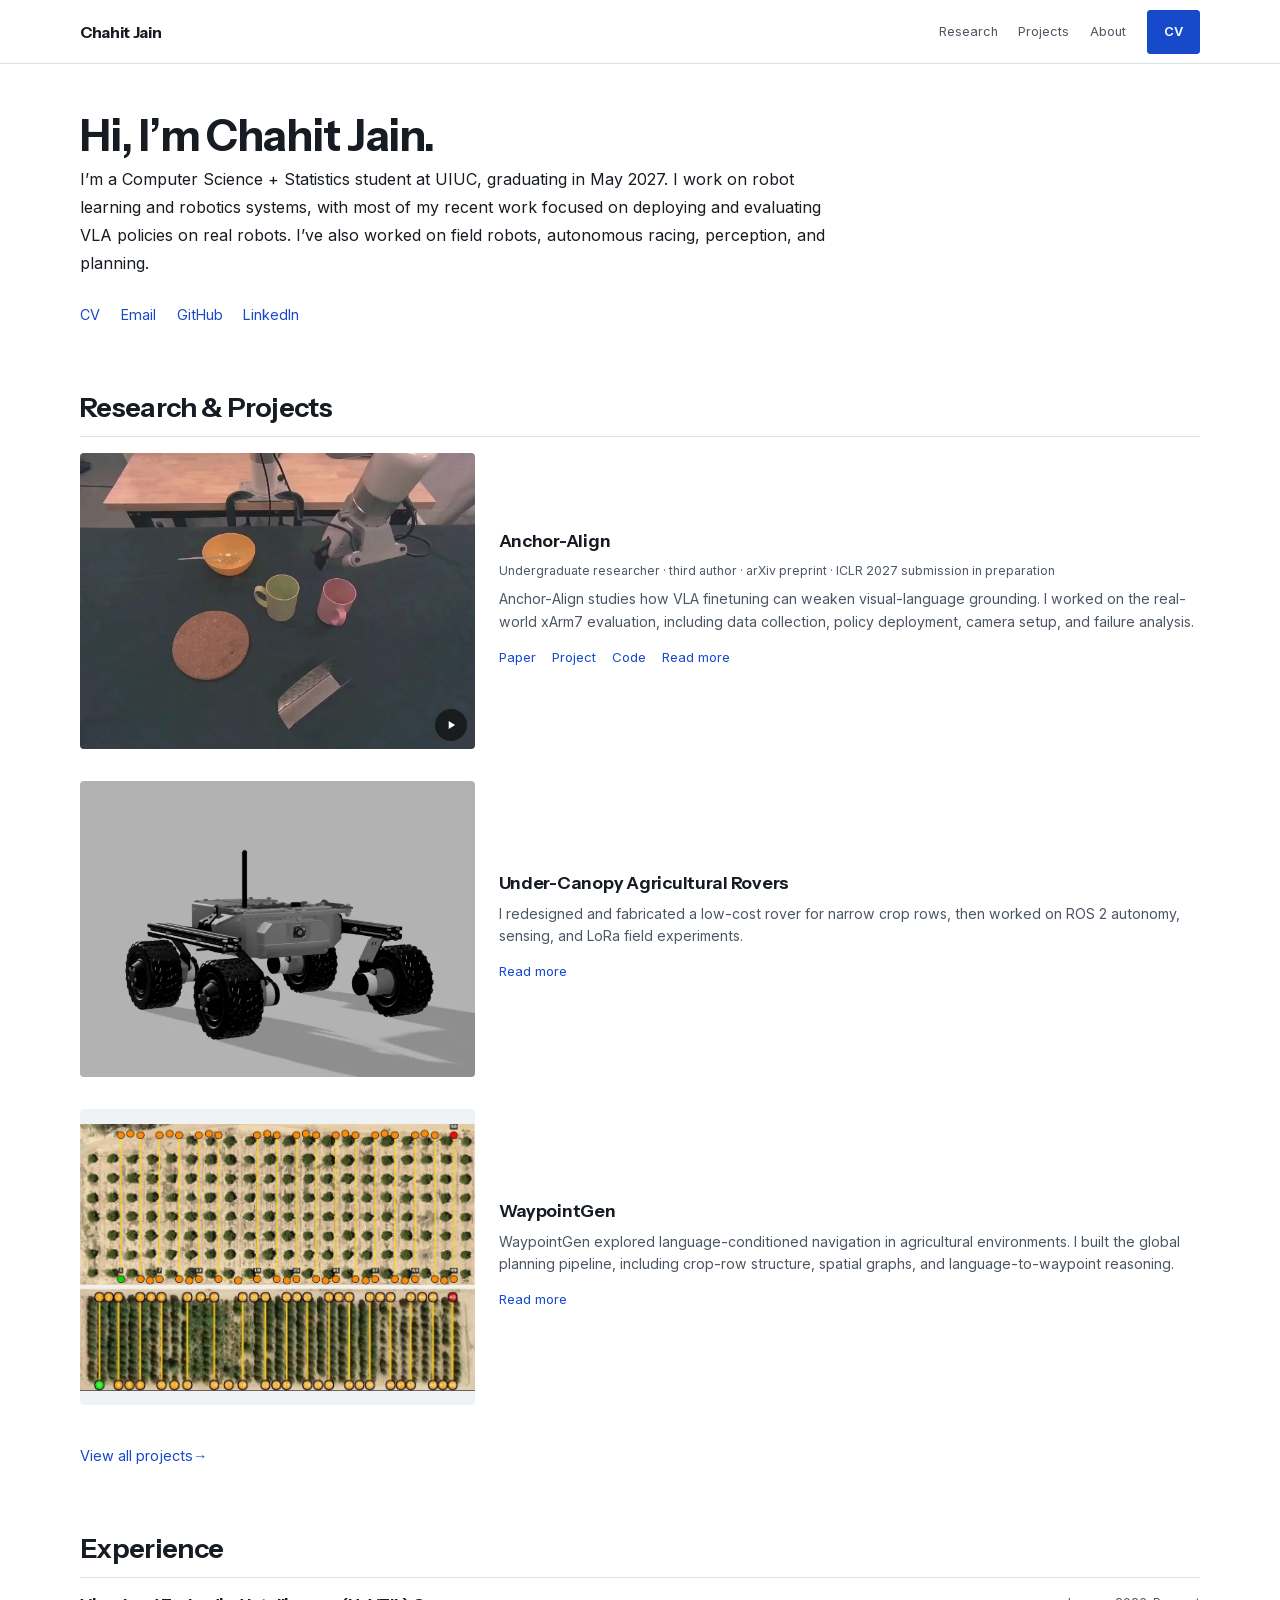
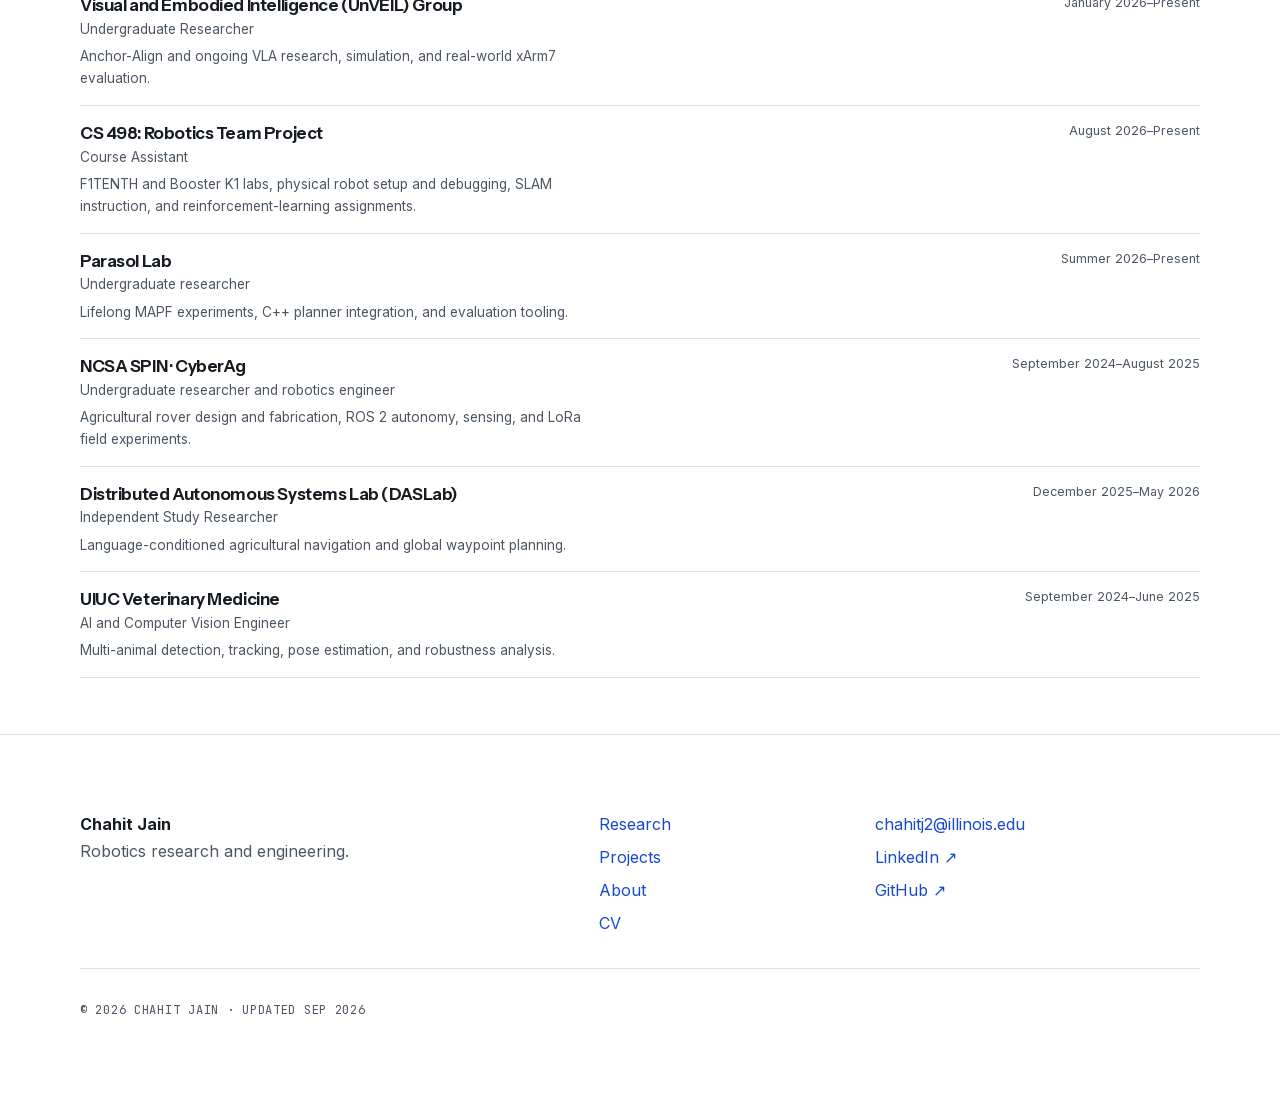
==== index.html @ bf48bc93 "Publish portfolio" ====
<!DOCTYPE html><html lang="en"> <head><meta charset="UTF-8"><meta name="viewport" content="width=device-width"><meta name="description" content="Robotics research and engineering across robot learning, autonomy, perception, and physical systems. xArm7 evaluation, agricultural rovers, and planning experiments."><link rel="canonical" href="https://chahitj.github.io/"><link rel="icon" href="/favicon.svg" type="image/svg+xml"><link rel="preload" href="/fonts/instrument-sans-latin.woff2" as="font" type="font/woff2" crossorigin><link rel="preload" href="/fonts/inter-latin.woff2" as="font" type="font/woff2" crossorigin><link rel="preload" href="/fonts/jetbrains-mono-latin.woff2" as="font" type="font/woff2" crossorigin><meta property="og:title" content="Chahit Jain — Robotics Research and Engineering"><meta property="og:description" content="Robotics research and engineering across robot learning, autonomy, perception, and physical systems. xArm7 evaluation, agricultural rovers, and planning experiments."><meta property="og:type" content="website"><meta property="og:url" content="https://chahitj.github.io/"><meta property="og:image" content="https://chahitj.github.io/og-default.svg"><meta name="twitter:card" content="summary_large_image"><title>Chahit Jain — Robotics Research and Engineering</title><style>project-preview[data-astro-cid-hemv6ifa]{display:block;position:relative;min-width:0;overflow:hidden;background:var(--bg-subtle);border-radius:4px}project-preview[data-astro-cid-hemv6ifa]>a[data-astro-cid-hemv6ifa]{display:block;width:100%;height:100%}project-preview[data-astro-cid-hemv6ifa] img,project-preview[data-astro-cid-hemv6ifa] video{width:100%;height:100%;object-fit:var(--preview-fit, cover)}button[data-astro-cid-hemv6ifa]{position:absolute;bottom:.5rem;right:.5rem;display:inline-flex;align-items:center;justify-content:center;width:32px;height:32px;border:none;border-radius:50%;background:#0000008c;color:#fff;cursor:pointer;backdrop-filter:blur(2px);transition:background .15s}button[data-astro-cid-hemv6ifa]:hover{background:#000000bf}button[data-astro-cid-hemv6ifa][hidden]{display:none}.project-row[data-astro-cid-6qw2m4ce]{display:grid;grid-template-columns:minmax(0,.36fr) minmax(0,.64fr);align-items:center;gap:1.5rem;padding-block:1rem}.entry-copy[data-astro-cid-6qw2m4ce]{display:grid;gap:.5rem;min-width:0}h3[data-astro-cid-6qw2m4ce]{font-size:1.1rem;line-height:1.35;letter-spacing:-.015em;text-wrap:initial}h3[data-astro-cid-6qw2m4ce] a[data-astro-cid-6qw2m4ce]{color:var(--text);text-decoration:none}h3[data-astro-cid-6qw2m4ce] a[data-astro-cid-6qw2m4ce]:hover{color:var(--accent);text-decoration:underline}.entry-copy[data-astro-cid-6qw2m4ce]>p[data-astro-cid-6qw2m4ce]{font-size:.88rem;color:var(--text-secondary);line-height:1.6}.entry-copy[data-astro-cid-6qw2m4ce] .authors[data-astro-cid-6qw2m4ce]{font-size:.78rem;line-height:1.7}.entry-copy[data-astro-cid-6qw2m4ce] .entry-status[data-astro-cid-6qw2m4ce]{color:var(--text);font-size:.78rem}.entry-copy[data-astro-cid-6qw2m4ce] .research-context[data-astro-cid-6qw2m4ce]{color:var(--text-secondary);font-size:.76rem}.entry-links[data-astro-cid-6qw2m4ce]{display:flex;gap:1rem;flex-wrap:wrap;font-size:.82rem}.entry-links[data-astro-cid-6qw2m4ce] a[data-astro-cid-6qw2m4ce]{display:inline-flex;align-items:center;min-height:32px}.text-only[data-astro-cid-6qw2m4ce]{grid-template-columns:1fr;padding-left:0}.non-clickable[data-astro-cid-6qw2m4ce]{cursor:default}.non-clickable[data-astro-cid-6qw2m4ce] h3[data-astro-cid-6qw2m4ce]{pointer-events:none}@media(max-width:600px){.project-row[data-astro-cid-6qw2m4ce]{grid-template-columns:1fr;gap:.75rem;padding-block:1rem}.text-only[data-astro-cid-6qw2m4ce]{padding-left:0}h3[data-astro-cid-6qw2m4ce]{font-size:1.05rem}}
</style><link rel="stylesheet" href="/_astro/BaseLayout.WH2RBpes.css"><style>ol[data-astro-cid-3qzcab3f]{list-style:none;padding:0;margin:0}li[data-astro-cid-3qzcab3f]{display:grid;grid-template-columns:1fr auto;gap:.3rem 2rem;padding-block:.95rem;border-bottom:1px solid var(--border)}h3[data-astro-cid-3qzcab3f]{font-size:1.05rem;line-height:1.45}p[data-astro-cid-3qzcab3f]{font-size:.85rem;color:var(--text-secondary)}.summary[data-astro-cid-3qzcab3f]{grid-column:1/-1;max-width:58ch}.date[data-astro-cid-3qzcab3f]{font-size:.78rem}@media(max-width:600px){li[data-astro-cid-3qzcab3f]{grid-template-columns:1fr}.date[data-astro-cid-3qzcab3f]{grid-row:2}}.introduction[data-astro-cid-j7pv25f6]{padding-block:3rem 2rem}h1[data-astro-cid-j7pv25f6]{font-size:clamp(2rem,3.5vw,2.7rem);margin-bottom:.3rem}.introduction[data-astro-cid-j7pv25f6]>p[data-astro-cid-j7pv25f6]{max-width:76ch;font-size:1rem;line-height:1.75}.contact-links[data-astro-cid-j7pv25f6]{display:flex;flex-wrap:wrap;gap:1.3rem;margin-top:1rem;font-size:.9rem}.contact-links[data-astro-cid-j7pv25f6] a[data-astro-cid-j7pv25f6]{min-height:44px;display:inline-flex;align-items:center}.home-section[data-astro-cid-j7pv25f6]{padding-block:1.5rem 2rem}.home-section[data-astro-cid-j7pv25f6]>h2[data-astro-cid-j7pv25f6]{font-size:1.7rem;padding-bottom:.8rem;border-bottom:1px solid var(--border)}.all-projects[data-astro-cid-j7pv25f6]{display:inline-flex;align-items:center;min-height:44px;margin-top:.8rem;font-size:.9rem}.experience[data-astro-cid-j7pv25f6]{padding-block:1.5rem 3.5rem}@media(max-width:600px){.introduction[data-astro-cid-j7pv25f6]{padding-block:2rem 1rem}.home-section[data-astro-cid-j7pv25f6]{padding-block:1.2rem}.experience[data-astro-cid-j7pv25f6]{padding-bottom:2.5rem}}
</style></head> <body> <a class="skip-link" href="#main">Skip to main content</a> <header class="site-header" data-header data-astro-cid-4z36i57k> <div class="container header-inner" data-astro-cid-4z36i57k> <a class="wordmark" href="/" data-astro-cid-4z36i57k>Chahit Jain</a> <nav class="desktop-nav" aria-label="Main" data-astro-cid-4z36i57k> <a href="/research" data-astro-cid-4z36i57k> Research </a><a href="/work" data-astro-cid-4z36i57k> Projects </a><a href="/about" data-astro-cid-4z36i57k> About </a> <a class="button" href="/cv" data-astro-cid-4z36i57k>CV</a> </nav> <a class="mobile-cv" href="/cv" data-astro-cid-4z36i57k>CV ↗</a> <button class="menu-button" type="button" aria-expanded="false" aria-controls="mobile-navigation" data-menu-toggle data-astro-cid-4z36i57k><span class="sr-only" data-astro-cid-4z36i57k>Open navigation</span><span aria-hidden="true" data-astro-cid-4z36i57k>Menu</span></button> </div> <nav id="mobile-navigation" class="mobile-nav" aria-label="Mobile" hidden data-mobile-menu data-astro-cid-4z36i57k> <div class="container mobile-links" data-astro-cid-4z36i57k> <a href="/research" data-astro-cid-4z36i57k> Research </a><a href="/work" data-astro-cid-4z36i57k> Projects </a><a href="/about" data-astro-cid-4z36i57k> About </a> <a href="/cv" data-astro-cid-4z36i57k>CV <span aria-hidden="true" data-astro-cid-4z36i57k>↓</span></a> <a href="mailto:chahitj2@illinois.edu" data-astro-cid-4z36i57k>Email ↗</a> <a href="https://www.linkedin.com/in/chahitj" data-astro-cid-4z36i57k>LinkedIn ↗</a> <a href="https://github.com/cj-innit-07" data-astro-cid-4z36i57k>GitHub ↗</a> </div> </nav> </header> <main id="main"> <header class="container introduction" data-astro-cid-j7pv25f6> <h1 data-astro-cid-j7pv25f6>Hi, I’m Chahit Jain.</h1> <p data-astro-cid-j7pv25f6>
I’m a Computer Science + Statistics student at UIUC, graduating in May
      2027. I work on robot learning and robotics systems, with most of my
      recent work focused on deploying and evaluating VLA policies on real
      robots. I’ve also worked on field robots, autonomous racing, perception,
      and planning.
</p> <nav class="contact-links" aria-label="Contact" data-astro-cid-j7pv25f6> <a href="/cv" data-astro-cid-j7pv25f6>CV</a><a href="mailto:chahitj2@illinois.edu" data-astro-cid-j7pv25f6>Email</a><a href="https://github.com/cj-innit-07" data-astro-cid-j7pv25f6>GitHub</a><a href="https://www.linkedin.com/in/chahitj" data-astro-cid-j7pv25f6>LinkedIn</a> </nav> </header> <section class="container home-section" aria-labelledby="research-projects-heading" data-astro-cid-j7pv25f6> <h2 id="research-projects-heading" data-astro-cid-j7pv25f6>Research & Projects</h2> <article class="project-row" data-project="anchor-align" data-astro-cid-6qw2m4ce> <project-preview style="aspect-ratio:4/3;--preview-fit:contain" data-astro-cid-hemv6ifa="true"><video muted loop playsinline preload="none" poster="/media/projects/anchor_align_semantic_pinkmug_poster.webp" aria-label="xArm7 grasping a pink mug under semantic perturbation with distractor objects on a tabletop." data-src="/media/projects/anchor_align_semantic_pinkmug.mp4" data-astro-cid-hemv6ifa></video><button type="button" aria-label="Play preview: xArm7 grasping a pink mug under semantic perturbation with distractor objects on a tabletop." hidden data-preview-toggle data-astro-cid-hemv6ifa><svg width="14" height="14" viewBox="0 0 24 24" fill="currentColor" aria-hidden="true" data-astro-cid-hemv6ifa><path d="M8 5v14l11-7z" data-astro-cid-hemv6ifa></path></svg></button><noscript><a href="/media/projects/anchor_align_semantic_pinkmug.mp4" data-astro-cid-hemv6ifa>Watch video</a></noscript></project-preview><script type="module">class i extends HTMLElement{observer;visible=!1;manual=!1;stopped=!1;video;button;motion=matchMedia("(prefers-reduced-motion: reduce)");desktop=matchMedia("(min-width: 768px)");connection=navigator.connection;connectedCallback(){this.video=this.querySelector("video")??void 0,this.button=this.querySelector("button")??void 0,!(!this.video||!this.button)&&(this.button.hidden=!1,this.button.addEventListener("click",this.toggle),this.video.addEventListener("play",this.label),this.video.addEventListener("pause",this.label),document.addEventListener("visibilitychange",this.update),this.motion.addEventListener("change",this.preferences),this.desktop.addEventListener("change",this.preferences),this.connection?.addEventListener("change",this.preferences),this.observer=new IntersectionObserver(([e])=>{e&&(this.visible=e.isIntersecting&&e.intersectionRatio>=.55,this.update())},{threshold:[0,.55]}),this.observer.observe(this))}preferences=()=>{this.manual=!1,this.update()};label=()=>{if(!this.button||!this.video)return;const e=this.video.paused,t=e?'<svg width="14" height="14" viewBox="0 0 24 24" fill="currentColor" aria-hidden="true"><path d="M8 5v14l11-7z"/></svg>':'<svg width="14" height="14" viewBox="0 0 24 24" fill="currentColor" aria-hidden="true"><rect x="6" y="4" width="4" height="16"/><rect x="14" y="4" width="4" height="16"/></svg>';this.button.innerHTML=t,this.button.setAttribute("aria-label",`${e?"Play":"Pause"} preview: ${this.video.getAttribute("aria-label")}`)};toggle=()=>{this.video&&(this.stopped=!this.video.paused,this.manual=!this.stopped,this.update())};update=()=>{const e=this.video;if(!e)return;const t=this.desktop.matches&&!this.motion.matches&&!this.connection?.saveData;if(!this.visible||document.hidden||this.stopped||!t&&!this.manual){e.pause();return}e.getAttribute("src")||(e.src=e.dataset.src),e.muted=!0,e.play().catch(()=>{this.label()})};disconnectedCallback(){this.observer?.disconnect(),this.video?.pause(),this.button?.removeEventListener("click",this.toggle),this.video?.removeEventListener("play",this.label),this.video?.removeEventListener("pause",this.label),document.removeEventListener("visibilitychange",this.update),this.motion.removeEventListener("change",this.preferences),this.desktop.removeEventListener("change",this.preferences),this.connection?.removeEventListener("change",this.preferences)}}customElements.get("project-preview")||customElements.define("project-preview",i);</script> <div class="entry-copy" data-astro-cid-6qw2m4ce> <h3 data-astro-cid-6qw2m4ce> <a href="/work/anchor-align" data-astro-cid-6qw2m4ce>Anchor-Align</a> </h3>   <p class="research-context" data-astro-cid-6qw2m4ce> Undergraduate researcher · third author · arXiv preprint · ICLR 2027 submission in preparation </p> <p data-astro-cid-6qw2m4ce>Anchor-Align studies how VLA finetuning can weaken visual-language grounding. I worked on the real-world xArm7 evaluation, including data collection, policy deployment, camera setup, and failure analysis.</p> <div class="entry-links" data-astro-cid-6qw2m4ce> <a href="https://arxiv.org/abs/2607.13429" data-astro-cid-6qw2m4ce>Paper</a><a href="https://anchoralignvla.github.io/" data-astro-cid-6qw2m4ce>Project</a><a href="https://github.com/dwipddalal/Anchor-Align" data-astro-cid-6qw2m4ce>Code</a><a href="/work/anchor-align" data-astro-cid-6qw2m4ce>Read more</a>  </div> </div> </article> <article class="project-row" data-project="spin-rovers" data-astro-cid-6qw2m4ce> <project-preview style="aspect-ratio:4/3;--preview-fit:cover" data-astro-cid-hemv6ifa="true"><a href="/work/spin-rovers" data-astro-cid-hemv6ifa><img src="/_astro/spin_rover_cad.CgfqSe9E_1BuAH1.webp" srcset="/_astro/spin_rover_cad.CgfqSe9E_Z2nxxUV.webp 400w, /_astro/spin_rover_cad.CgfqSe9E_v13lh.webp 640w, /_astro/spin_rover_cad.CgfqSe9E_2n6iuz.webp 960w" alt="Complete rover CAD assembly showing the chassis, rocker-bogie drivetrain, and sensor integration." sizes="(max-width: 600px) 100vw, 420px" loading="lazy" style data-astro-cid-hemv6ifa="true" decoding="async" width="1420" height="1060"></a></project-preview> <div class="entry-copy" data-astro-cid-6qw2m4ce> <h3 data-astro-cid-6qw2m4ce> <a href="/work/spin-rovers" data-astro-cid-6qw2m4ce>Under-Canopy Agricultural Rovers</a> </h3>    <p data-astro-cid-6qw2m4ce>I redesigned and fabricated a low-cost rover for narrow crop rows, then worked on ROS 2 autonomy, sensing, and LoRa field experiments.</p> <div class="entry-links" data-astro-cid-6qw2m4ce> <a href="/work/spin-rovers" data-astro-cid-6qw2m4ce>Read more</a> </div> </div> </article> <article class="project-row" data-project="waypointgen" data-astro-cid-6qw2m4ce> <project-preview style="aspect-ratio:4/3;--preview-fit:contain" data-astro-cid-hemv6ifa="true"><a href="/work/waypointgen" data-astro-cid-hemv6ifa><img src="/media/projects/waypointgen/waypointgen_global_routes_stacked.webp" alt="Two complete overhead agricultural field views stacked vertically, each showing a yellow global waypoint route through crop rows." width="960" height="540" loading="lazy" data-astro-cid-hemv6ifa></a></project-preview> <div class="entry-copy" data-astro-cid-6qw2m4ce> <h3 data-astro-cid-6qw2m4ce> <a href="/work/waypointgen" data-astro-cid-6qw2m4ce>WaypointGen</a> </h3>    <p data-astro-cid-6qw2m4ce>WaypointGen explored language-conditioned navigation in agricultural environments. I built the global planning pipeline, including crop-row structure, spatial graphs, and language-to-waypoint reasoning.</p> <div class="entry-links" data-astro-cid-6qw2m4ce> <a href="/work/waypointgen" data-astro-cid-6qw2m4ce>Read more</a> </div> </div> </article> <a class="all-projects" href="/work" data-astro-cid-j7pv25f6>View all projects <span aria-hidden="true" data-astro-cid-j7pv25f6>→</span></a> </section> <section class="container home-section experience" aria-labelledby="experience-heading" data-astro-cid-j7pv25f6> <h2 id="experience-heading" data-astro-cid-j7pv25f6>Experience</h2> <ol class="experience-list" data-astro-cid-3qzcab3f> <li data-astro-cid-3qzcab3f> <div data-astro-cid-3qzcab3f> <h3 data-astro-cid-3qzcab3f>Visual and Embodied Intelligence (UnVEIL) Group</h3>  <p data-astro-cid-3qzcab3f>Undergraduate Researcher</p> </div> <p class="date" data-astro-cid-3qzcab3f>January 2026–Present</p> <p class="summary" data-astro-cid-3qzcab3f>Anchor-Align and ongoing VLA research, simulation, and real-world xArm7 evaluation.</p> </li><li data-astro-cid-3qzcab3f> <div data-astro-cid-3qzcab3f> <h3 data-astro-cid-3qzcab3f>CS 498: Robotics Team Project</h3>  <p data-astro-cid-3qzcab3f>Course Assistant</p> </div> <p class="date" data-astro-cid-3qzcab3f>August 2026–Present</p> <p class="summary" data-astro-cid-3qzcab3f>F1TENTH and Booster K1 labs, physical robot setup and debugging, SLAM instruction, and reinforcement-learning assignments.</p> </li><li data-astro-cid-3qzcab3f> <div data-astro-cid-3qzcab3f> <h3 data-astro-cid-3qzcab3f>Parasol Lab</h3>  <p data-astro-cid-3qzcab3f>Undergraduate researcher</p> </div> <p class="date" data-astro-cid-3qzcab3f>Summer 2026–Present</p> <p class="summary" data-astro-cid-3qzcab3f>Lifelong MAPF experiments, C++ planner integration, and evaluation tooling.</p> </li><li data-astro-cid-3qzcab3f> <div data-astro-cid-3qzcab3f> <h3 data-astro-cid-3qzcab3f>NCSA SPIN · CyberAg</h3>  <p data-astro-cid-3qzcab3f>Undergraduate researcher and robotics engineer</p> </div> <p class="date" data-astro-cid-3qzcab3f>September 2024–August 2025</p> <p class="summary" data-astro-cid-3qzcab3f>Agricultural rover design and fabrication, ROS 2 autonomy, sensing, and LoRa field experiments.</p> </li><li data-astro-cid-3qzcab3f> <div data-astro-cid-3qzcab3f> <h3 data-astro-cid-3qzcab3f>Distributed Autonomous Systems Lab (DASLab)</h3>  <p data-astro-cid-3qzcab3f>Independent Study Researcher</p> </div> <p class="date" data-astro-cid-3qzcab3f>December 2025–May 2026</p> <p class="summary" data-astro-cid-3qzcab3f>Language-conditioned agricultural navigation and global waypoint planning.</p> </li><li data-astro-cid-3qzcab3f> <div data-astro-cid-3qzcab3f> <h3 data-astro-cid-3qzcab3f>UIUC Veterinary Medicine</h3>  <p data-astro-cid-3qzcab3f>AI and Computer Vision Engineer</p> </div> <p class="date" data-astro-cid-3qzcab3f>September 2024–June 2025</p> <p class="summary" data-astro-cid-3qzcab3f>Multi-animal detection, tracking, pose estimation, and robustness analysis.</p> </li> </ol> </section> </main> <footer class="footer" data-astro-cid-ld7f7lcz> <div class="container footer-grid" data-astro-cid-ld7f7lcz> <div data-astro-cid-ld7f7lcz> <strong data-astro-cid-ld7f7lcz>Chahit Jain</strong><p class="muted" data-astro-cid-ld7f7lcz>
Robotics research and engineering.
</p> </div> <nav aria-label="Footer" data-astro-cid-ld7f7lcz> <a href="/research" data-astro-cid-ld7f7lcz>Research</a><a href="/work" data-astro-cid-ld7f7lcz>Projects</a><a href="/about" data-astro-cid-ld7f7lcz>About</a><a href="/cv" data-astro-cid-ld7f7lcz>CV</a> </nav> <div data-astro-cid-ld7f7lcz> <a href="mailto:chahitj2@illinois.edu" data-astro-cid-ld7f7lcz>chahitj2@illinois.edu</a><a href="https://www.linkedin.com/in/chahitj" rel="noopener" data-astro-cid-ld7f7lcz>LinkedIn <span aria-hidden="true" data-astro-cid-ld7f7lcz>↗</span></a><a href="https://github.com/cj-innit-07" rel="noopener" data-astro-cid-ld7f7lcz>GitHub <span aria-hidden="true" data-astro-cid-ld7f7lcz>↗</span></a> </div> <p class="meta muted" data-astro-cid-ld7f7lcz>
© 2026 Chahit Jain · Updated Sep 2026 </p> </div> </footer> <script type="module">(()=>{const u=document.querySelector("[data-header]"),o=document.querySelector("[data-menu-toggle]"),r=document.querySelector("[data-mobile-menu]"),i=()=>u?.classList.toggle("scrolled",window.scrollY>40);i(),window.addEventListener("scroll",i,{passive:!0});const s=()=>{!o||!r||(o.setAttribute("aria-expanded","false"),r.hidden=!0,document.body.classList.remove("menu-open"),o.focus())};o?.addEventListener("click",()=>{if(!r)return;const e=o.getAttribute("aria-expanded")!=="true";o.setAttribute("aria-expanded",String(e)),r.hidden=!e,document.body.classList.toggle("menu-open",e),e&&r.querySelector("a")?.focus()}),document.addEventListener("keydown",e=>{if(e.key==="Escape"&&!r?.hidden&&s(),e.key==="Tab"&&r&&!r.hidden){const a=[...r.querySelectorAll("a[href]")],t=a[0],c=a.at(-1);e.shiftKey&&document.activeElement===t?(e.preventDefault(),c?.focus()):!e.shiftKey&&document.activeElement===c&&(e.preventDefault(),t?.focus())}}),matchMedia("(min-width: 961px)").addEventListener("change",e=>{e.matches&&r&&!r.hidden&&s()}),document.querySelectorAll("[data-copy-bibtex]").forEach(e=>{e.addEventListener("click",async()=>{const a=e.closest("[data-citation]")?.querySelector("pre");if(a){e.textContent="Copied",window.setTimeout(()=>{e.textContent="Copy BibTeX"},1600);try{await navigator.clipboard.writeText(a.textContent??"")}catch{e.textContent="Copy unavailable",e.title="Open the BibTeX citation and copy it manually."}}})});const n=[...document.querySelectorAll("[data-filter]")],m=[...document.querySelectorAll("[data-project-card]")],l=e=>{n.forEach(t=>t.setAttribute("aria-pressed",String(t.dataset.filter===e))),m.forEach(t=>{t.hidden=e!=="all"&&!(t.dataset.categories??"").split(" ").includes(e)});const a=new URL(window.location.href);e==="all"?a.searchParams.delete("type"):a.searchParams.set("type",e),history.replaceState({},"",a)};n.forEach(e=>e.addEventListener("click",()=>l(e.dataset.filter??"all")));const d=new URLSearchParams(location.search).get("type");d&&l(d),document.querySelectorAll("[data-overlay-toggle]").forEach(e=>e.addEventListener("click",()=>{const t=e.closest("[data-overlay]")?.querySelector("img");if(!t)return;const c=e.getAttribute("aria-pressed")!=="true";e.setAttribute("aria-pressed",String(c)),t.src=c?t.dataset.overlay??t.src:t.dataset.base??t.src,e.textContent=c?"Show raw image":"Show attention overlay"})),document.querySelectorAll("[data-comparison-range]").forEach(e=>{const a=e.closest("[data-comparison]"),t=()=>{a?.style.setProperty("--reveal",`${e.value}%`),e.setAttribute("aria-valuetext",`${e.value}% comparison`)};e.addEventListener("input",t),t()}),document.querySelectorAll("[data-lightbox-open]").forEach(e=>{e.addEventListener("click",()=>{const a=e.getAttribute("data-lightbox-open"),t=a?document.getElementById(a):void 0;t instanceof HTMLDialogElement&&t.showModal()})}),document.querySelectorAll("[data-lightbox]").forEach(e=>{e.querySelector("[data-lightbox-close]")?.addEventListener("click",()=>e.close()),e.addEventListener("click",a=>{a.target===e&&e.close()})})})();</script> </body> </html>
---- _astro/BaseLayout.WH2RBpes.css ----
.site-header[data-astro-cid-4z36i57k]{position:sticky;z-index:50;top:0;height:64px;border-bottom:1px solid transparent;background:#fff;border-bottom-color:var(--border)}.site-header[data-astro-cid-4z36i57k].scrolled{border-color:var(--border);box-shadow:0 1px 2px #0000000a}.header-inner[data-astro-cid-4z36i57k]{display:flex;height:64px;align-items:center;justify-content:space-between}.wordmark[data-astro-cid-4z36i57k]{min-height:44px;display:flex;align-items:center;gap:.8rem;color:var(--text);font-family:var(--font-display);font-weight:680;letter-spacing:-.02em;text-decoration:none}.desktop-nav[data-astro-cid-4z36i57k]{display:flex;align-items:center;gap:1.3rem;font-size:.8rem}.brand-symbol[data-astro-cid-4z36i57k]{color:#fff;background:var(--text);width:34px;height:34px;display:grid;place-content:center;font-size:1.1rem;letter-spacing:-.06em;border-radius:4px}.mobile-cv[data-astro-cid-4z36i57k]{display:none}.desktop-nav[data-astro-cid-4z36i57k] .button[data-astro-cid-4z36i57k]{gap:1rem;border-radius:3px}.desktop-nav[data-astro-cid-4z36i57k]>a[data-astro-cid-4z36i57k]:not(.button){min-height:44px;display:inline-flex;align-items:center;color:var(--text-secondary);text-decoration:none}.desktop-nav[data-astro-cid-4z36i57k]>a[data-astro-cid-4z36i57k]:not(.button):hover,.desktop-nav[data-astro-cid-4z36i57k] a[data-astro-cid-4z36i57k][aria-current=page]{box-shadow:inset 0 -1px var(--accent)}.desktop-nav[data-astro-cid-4z36i57k] a[data-astro-cid-4z36i57k][aria-current=page]{color:var(--accent)}.menu-button[data-astro-cid-4z36i57k]{display:none;min-width:44px;min-height:44px;border:0;border-bottom:1px solid var(--border-strong);border-radius:0;background:transparent;color:var(--text);font:600 .78rem var(--font-mono);letter-spacing:.06em;text-transform:uppercase}.mobile-nav[data-astro-cid-4z36i57k]{position:fixed;inset:64px 0 0;min-height:calc(100dvh - 64px);background:var(--bg)}.mobile-links[data-astro-cid-4z36i57k]{display:grid;padding-block:1rem}.mobile-links[data-astro-cid-4z36i57k] a[data-astro-cid-4z36i57k]{display:flex;min-height:64px;align-items:center;border-bottom:1px solid var(--border);color:var(--text);font:600 1.5rem var(--font-display);text-decoration:none}@media(max-width:60rem){.desktop-nav[data-astro-cid-4z36i57k]{display:none}.menu-button[data-astro-cid-4z36i57k]{display:inline-flex;align-items:center;justify-content:center}.mobile-cv[data-astro-cid-4z36i57k]{display:inline-flex;align-items:center;min-height:44px;padding:.5rem;margin-left:auto;margin-right:1rem;font-size:.8rem;font-weight:650}.mobile-nav[data-astro-cid-4z36i57k]{overflow-y:auto}}.footer[data-astro-cid-ld7f7lcz]{padding-block:clamp(3rem,6vw,5rem);border-top:1px solid var(--border)}.footer-grid[data-astro-cid-ld7f7lcz]{display:grid;grid-template-columns:1.5fr .75fr 1fr;gap:2rem}.footer[data-astro-cid-ld7f7lcz] nav[data-astro-cid-ld7f7lcz],.footer-grid[data-astro-cid-ld7f7lcz]>div[data-astro-cid-ld7f7lcz]:nth-child(3){display:grid;align-content:start;gap:.4rem}.footer[data-astro-cid-ld7f7lcz] .meta[data-astro-cid-ld7f7lcz]{grid-column:1/-1;padding-top:2rem;border-top:1px solid var(--border)}@media(max-width:48rem){.footer-grid[data-astro-cid-ld7f7lcz]{grid-template-columns:1fr}}@layer properties{@supports (((-webkit-hyphens:none)) and (not (margin-trim:inline))) or ((-moz-orient:inline) and (not (color:rgb(from red r g b)))){*,:before,:after,::backdrop{--tw-rotate-x:initial;--tw-rotate-y:initial;--tw-rotate-z:initial;--tw-skew-x:initial;--tw-skew-y:initial;--tw-border-style:solid;--tw-ordinal:initial;--tw-slashed-zero:initial;--tw-numeric-figure:initial;--tw-numeric-spacing:initial;--tw-numeric-fraction:initial;--tw-shadow:0 0 #0000;--tw-shadow-color:initial;--tw-shadow-alpha:100%;--tw-inset-shadow:0 0 #0000;--tw-inset-shadow-color:initial;--tw-inset-shadow-alpha:100%;--tw-ring-color:initial;--tw-ring-shadow:0 0 #0000;--tw-inset-ring-color:initial;--tw-inset-ring-shadow:0 0 #0000;--tw-ring-inset:initial;--tw-ring-offset-width:0px;--tw-ring-offset-color:#fff;--tw-ring-offset-shadow:0 0 #0000;--tw-outline-style:solid;--tw-blur:initial;--tw-brightness:initial;--tw-contrast:initial;--tw-grayscale:initial;--tw-hue-rotate:initial;--tw-invert:initial;--tw-opacity:initial;--tw-saturate:initial;--tw-sepia:initial;--tw-drop-shadow:initial;--tw-drop-shadow-color:initial;--tw-drop-shadow-alpha:100%;--tw-drop-shadow-size:initial;--tw-backdrop-blur:initial;--tw-backdrop-brightness:initial;--tw-backdrop-contrast:initial;--tw-backdrop-grayscale:initial;--tw-backdrop-hue-rotate:initial;--tw-backdrop-invert:initial;--tw-backdrop-opacity:initial;--tw-backdrop-saturate:initial;--tw-backdrop-sepia:initial}}}@layer theme{:root,:host{--font-sans:-apple-system, BlinkMacSystemFont, "Segoe UI", Roboto, "Helvetica Neue", "Noto Sans", Arial, sans-serif, "Apple Color Emoji", "Segoe UI Emoji", "Segoe UI Symbol", "Noto Color Emoji";--font-mono:ui-monospace, SFMono-Regular, Menlo, Monaco, Consolas, "Liberation Mono", "Courier New", monospace;--default-transition-duration:.15s;--default-transition-timing-function:cubic-bezier(.4, 0, .2, 1);--default-font-family:var(--font-sans);--default-mono-font-family:var(--font-mono)}}@layer base{*,:after,:before,::backdrop{box-sizing:border-box;border:0 solid;margin:0;padding:0}::file-selector-button{box-sizing:border-box;border:0 solid;margin:0;padding:0}html,:host{-webkit-text-size-adjust:100%;tab-size:4;line-height:1.5;font-family:var(--default-font-family,-apple-system, BlinkMacSystemFont, "Segoe UI", Roboto, "Helvetica Neue", "Noto Sans", Arial, sans-serif, "Apple Color Emoji", "Segoe UI Emoji", "Segoe UI Symbol", "Noto Color Emoji");font-feature-settings:var(--default-font-feature-settings,normal);font-variation-settings:var(--default-font-variation-settings,normal);-webkit-tap-highlight-color:transparent}hr{height:0;color:inherit;border-top-width:1px}abbr:where([title]){-webkit-text-decoration:underline dotted;text-decoration:underline dotted}h1,h2,h3,h4,h5,h6{font-size:inherit;font-weight:inherit}a{color:inherit;-webkit-text-decoration:inherit;text-decoration:inherit}b,strong{font-weight:bolder}code,kbd,samp,pre{font-family:var(--default-mono-font-family,ui-monospace, SFMono-Regular, Menlo, Monaco, Consolas, "Liberation Mono", "Courier New", monospace);font-feature-settings:var(--default-mono-font-feature-settings,normal);font-variation-settings:var(--default-mono-font-variation-settings,normal);font-size:1em}small{font-size:80%}sub,sup{vertical-align:baseline;font-size:75%;line-height:0;position:relative}sub{bottom:-.25em}sup{top:-.5em}table{text-indent:0;border-color:inherit;border-collapse:collapse}:-moz-focusring:where(:not(iframe)){outline:auto}progress{vertical-align:baseline}summary{display:list-item}ol,ul,menu{list-style:none}img,svg,video,canvas,audio,iframe,embed,object{vertical-align:middle;display:block}img,video{max-width:100%;height:auto}button,input,select,optgroup,textarea{font:inherit;font-feature-settings:inherit;font-variation-settings:inherit;letter-spacing:inherit;color:inherit;opacity:1;background-color:#0000;border-radius:0}::file-selector-button{font:inherit;font-feature-settings:inherit;font-variation-settings:inherit;letter-spacing:inherit;color:inherit;opacity:1;background-color:#0000;border-radius:0}:where(select:is([multiple],[size])) optgroup{font-weight:bolder}:where(select:is([multiple],[size])) optgroup option{padding-inline-start:20px}::file-selector-button{margin-inline-end:4px}::placeholder{opacity:1}@supports (not ((-webkit-appearance:-apple-pay-button))) or (contain-intrinsic-size:1px){::placeholder{color:currentColor}@supports (color:color-mix(in lab,red,red)){::placeholder{color:color-mix(in oklab,currentcolor 50%,transparent)}}}textarea{resize:vertical}::-webkit-search-decoration{-webkit-appearance:none}::-webkit-date-and-time-value{min-height:1lh;text-align:inherit}::-webkit-datetime-edit{display:inline-flex}::-webkit-datetime-edit-fields-wrapper{padding:0}::-webkit-datetime-edit{padding-block:0}::-webkit-datetime-edit-year-field{padding-block:0}::-webkit-datetime-edit-month-field{padding-block:0}::-webkit-datetime-edit-day-field{padding-block:0}::-webkit-datetime-edit-hour-field{padding-block:0}::-webkit-datetime-edit-minute-field{padding-block:0}::-webkit-datetime-edit-second-field{padding-block:0}::-webkit-datetime-edit-millisecond-field{padding-block:0}::-webkit-datetime-edit-meridiem-field{padding-block:0}::-webkit-calendar-picker-indicator{line-height:1}:-moz-ui-invalid{box-shadow:none}button,input:where([type=button],[type=reset],[type=submit]){appearance:button}::file-selector-button{appearance:button}::-webkit-inner-spin-button{height:auto}::-webkit-outer-spin-button{height:auto}[hidden]:where(:not([hidden=until-found])){display:none!important}}@layer components;@layer utilities{.\!visible{visibility:visible!important}.collapse{visibility:collapse}.visible{visibility:visible}.sr-only{clip-path:inset(50%);white-space:nowrap;border-width:0;width:1px;height:1px;margin:-1px;padding:0;position:absolute;overflow:hidden}.fixed{position:fixed}.relative{position:relative}.static{position:static}.sticky{position:sticky}.isolate{isolation:isolate}.container{width:100%}@media(min-width:40rem){.container{max-width:40rem}}@media(min-width:48rem){.container{max-width:48rem}}@media(min-width:64rem){.container{max-width:64rem}}@media(min-width:80rem){.container{max-width:80rem}}@media(min-width:96rem){.container{max-width:96rem}}.block{display:block}.contents{display:contents}.flex{display:flex}.grid{display:grid}.hidden{display:none}.inline{display:inline}.table{display:table}.flex-shrink,.shrink{flex-shrink:1}.border-collapse{border-collapse:collapse}.transform{transform:var(--tw-rotate-x,) var(--tw-rotate-y,) var(--tw-rotate-z,) var(--tw-skew-x,) var(--tw-skew-y,)}.resize{resize:both}.flex-wrap{flex-wrap:wrap}.rounded{border-radius:.25rem}.border{border-style:var(--tw-border-style);border-width:1px}.text-wrap{text-wrap:wrap}.uppercase{text-transform:uppercase}.italic{font-style:italic}.ordinal{--tw-ordinal:ordinal;font-variant-numeric:var(--tw-ordinal,) var(--tw-slashed-zero,) var(--tw-numeric-figure,) var(--tw-numeric-spacing,) var(--tw-numeric-fraction,)}.underline{text-decoration-line:underline}.shadow{--tw-shadow:0 1px 3px 0 var(--tw-shadow-color,#0000001a), 0 1px 2px -1px var(--tw-shadow-color,#0000001a);box-shadow:var(--tw-inset-shadow),var(--tw-inset-ring-shadow),var(--tw-ring-offset-shadow),var(--tw-ring-shadow),var(--tw-shadow)}.ring{--tw-ring-shadow:var(--tw-ring-inset,) 0 0 0 calc(1px + var(--tw-ring-offset-width)) var(--tw-ring-color,currentcolor);box-shadow:var(--tw-inset-shadow),var(--tw-inset-ring-shadow),var(--tw-ring-offset-shadow),var(--tw-ring-shadow),var(--tw-shadow)}.outline{outline-style:var(--tw-outline-style);outline-width:1px}.blur{--tw-blur:blur(8px);filter:var(--tw-blur,) var(--tw-brightness,) var(--tw-contrast,) var(--tw-grayscale,) var(--tw-hue-rotate,) var(--tw-invert,) var(--tw-saturate,) var(--tw-sepia,) var(--tw-drop-shadow,)}.grayscale{--tw-grayscale:grayscale(100%);filter:var(--tw-blur,) var(--tw-brightness,) var(--tw-contrast,) var(--tw-grayscale,) var(--tw-hue-rotate,) var(--tw-invert,) var(--tw-saturate,) var(--tw-sepia,) var(--tw-drop-shadow,)}.filter{filter:var(--tw-blur,) var(--tw-brightness,) var(--tw-contrast,) var(--tw-grayscale,) var(--tw-hue-rotate,) var(--tw-invert,) var(--tw-saturate,) var(--tw-sepia,) var(--tw-drop-shadow,)}.backdrop-filter{-webkit-backdrop-filter:var(--tw-backdrop-blur,) var(--tw-backdrop-brightness,) var(--tw-backdrop-contrast,) var(--tw-backdrop-grayscale,) var(--tw-backdrop-hue-rotate,) var(--tw-backdrop-invert,) var(--tw-backdrop-opacity,) var(--tw-backdrop-saturate,) var(--tw-backdrop-sepia,);backdrop-filter:var(--tw-backdrop-blur,) var(--tw-backdrop-brightness,) var(--tw-backdrop-contrast,) var(--tw-backdrop-grayscale,) var(--tw-backdrop-hue-rotate,) var(--tw-backdrop-invert,) var(--tw-backdrop-opacity,) var(--tw-backdrop-saturate,) var(--tw-backdrop-sepia,)}.transition{transition-property:color,background-color,border-color,outline-color,text-decoration-color,fill,stroke,--tw-gradient-from,--tw-gradient-via,--tw-gradient-to,opacity,box-shadow,transform,translate,scale,rotate,filter,-webkit-backdrop-filter,backdrop-filter,display,content-visibility,overlay,pointer-events;transition-timing-function:var(--tw-ease,var(--default-transition-timing-function));transition-duration:var(--tw-duration,var(--default-transition-duration))}.\[data-reel-slide\]\:visible:is(data-reel-slide){visibility:visible}}:root{--bg:#fff;--bg-subtle:#f0f3f5;--bg-code:#f3f5f7;--text:#171c23;--text-secondary:#4c5663;--text-tertiary:#606a76;--border:#dce1e6;--border-strong:#b6c0cb;--accent:#1749cb;--accent-hover:#103695;--accent-subtle:#edf2ff;--result:#1f6f43;--caution:#8a5a00;--focus:#1749cb;--container:70rem;--reading:68ch;--font-display:"Instrument Sans Variable", "Arial Narrow", sans-serif;--font-body:"Inter Variable", Inter, sans-serif;--font-mono:"JetBrains Mono Variable", ui-monospace, monospace;--ease:cubic-bezier(.2, 0, .2, 1)}@font-face{font-family:Instrument Sans Variable;src:url(/fonts/instrument-sans-latin.woff2)format("woff2");font-weight:400 700;font-style:normal;font-display:optional}@font-face{font-family:Inter Variable;src:url(/fonts/inter-latin.woff2)format("woff2");font-weight:400 700;font-style:normal;font-display:optional}@font-face{font-family:JetBrains Mono Variable;src:url(/fonts/jetbrains-mono-latin.woff2)format("woff2");font-weight:400 700;font-style:normal;font-display:optional}*{box-sizing:border-box}html{scroll-behavior:smooth;background:var(--bg)}body{color:var(--text);background:var(--bg);font-family:var(--font-body);text-rendering:optimizelegibility;margin:0;font-size:1rem;line-height:1.65}body.menu-open{overflow:hidden}img,video,svg{max-width:100%;display:block}button,input{font:inherit}a{color:var(--accent);text-underline-offset:3px;text-decoration-thickness:1px}a:hover{color:var(--accent-hover);text-decoration-thickness:2px}:focus-visible{outline:2px solid var(--focus);outline-offset:2px}h1,h2,h3{font-family:var(--font-display);letter-spacing:-.025em;text-wrap:balance;margin:0;line-height:1.12}h1{font-size:clamp(2rem,3.5vw,2.75rem);font-weight:680}h2{font-size:clamp(1.65rem,2.8vw,2.25rem);font-weight:650}h3{font-size:1.2rem;font-weight:650}p{margin:0}.container{width:min(calc(100% - 3rem),var(--container));margin-inline:auto}.reading{width:min(100%,var(--reading))}.section{padding-block:clamp(2.5rem,5vw,4rem)}.section-heading{gap:.8rem;max-width:50rem;margin-bottom:clamp(2.25rem,5vw,3.5rem);display:grid}.eyebrow,.meta,.tag,.status{font-family:var(--font-mono);letter-spacing:.06em;text-transform:uppercase;font-size:.75rem}.eyebrow{color:var(--accent);font-weight:650}.muted{color:var(--text-secondary)}.button{border:1px solid var(--accent);background:var(--accent);color:#fff;border-radius:3px;justify-content:center;align-items:center;min-height:44px;padding:.65rem 1rem;font-weight:620;text-decoration:none;display:inline-flex}.button:hover{color:#fff;background:var(--accent-hover)}.button.secondary{border-color:var(--border-strong);color:var(--text);background:0 0}.button[aria-disabled=true]{cursor:not-allowed;border-color:var(--border);color:var(--text-tertiary);background:var(--bg-subtle)}.link-row{flex-wrap:wrap;align-items:center;gap:.75rem 1.25rem;display:flex}.tags{flex-wrap:wrap;gap:.5rem;margin:0;padding:0;list-style:none;display:flex}.tag{border-left:1px solid var(--accent);padding:.15rem .5rem}@supports (color:color-mix(in lab,red,red)){.tag{border-left:1px solid color-mix(in srgb,var(--accent) 35%,transparent)}}.tag{color:var(--accent);background:0 0;border-radius:0}.status{border:1px solid var(--border-strong);width:fit-content;color:var(--text-secondary);background:#fff;border-radius:4px;align-items:center;padding:.3rem .55rem;display:inline-flex}.status.ongoing,.status.course-project{color:var(--caution)}.card{background:0 0;border:0;border-radius:0;overflow:visible}.card-body{gap:.85rem;padding:1.25rem 0 0;display:grid}.card h3 a{color:var(--text);text-decoration:none}.card h3 a:hover{color:var(--accent);text-decoration:underline}.media-frame{border:1px solid var(--border);background:var(--bg-subtle);border-radius:5px;position:relative;overflow:hidden}.media-frame img{object-fit:cover;width:100%;height:100%}.media-badge{position:absolute;top:.75rem;left:.75rem}.placeholder-note{border-top:1px dashed var(--border-strong);color:var(--caution);font:.75rem/1.45 var(--font-mono);background:#fffaf0;padding:.7rem .9rem}.metric-grid{border-block:1px solid var(--border);background:0 0;grid-template-columns:repeat(auto-fit,minmax(10rem,1fr));gap:0;margin:0;padding:0;display:grid}.metric-grid>div{border-right:1px solid var(--border);background:0 0;padding:1.2rem 1.25rem 1.2rem 0}.metric-grid>div+div{padding-left:1.25rem}.metric-grid>div:last-child{border-right:0}.metric-grid dt{color:var(--text-tertiary);font:.72rem/1.4 var(--font-mono);text-transform:uppercase;letter-spacing:.05em}.metric-grid dd{font:600 1rem/1.4 var(--font-mono);margin:.35rem 0 0}.metric-grid small{color:var(--text-secondary);font:.75rem/1.5 var(--font-body);margin-top:.35rem;display:block}.grid{gap:1.5rem;display:grid}.grid.two{grid-template-columns:repeat(2,minmax(0,1fr))}.grid.three{grid-template-columns:repeat(3,minmax(0,1fr))}.surface{border:1px solid var(--border);background:var(--bg-subtle);border-radius:8px}.callout{border-left:3px solid var(--accent);background:var(--accent-subtle);padding:1.5rem}.prose{color:var(--text-secondary)}.prose p+p{margin-top:1rem}.prose h2{color:var(--text);margin:4rem 0 1.25rem}.prose h3{color:var(--text);margin:2rem 0 .75rem}.skip-link{z-index:100;background:var(--accent);color:#fff;padding:.6rem .9rem;position:fixed;top:.5rem;left:.5rem;translate:0 -150%}.skip-link:focus{translate:0}.sr-only{clip:rect(0,0,0,0);white-space:nowrap;border:0;width:1px;height:1px;margin:-1px;padding:0;position:absolute;overflow:hidden}@media(hover:hover)and (min-width:64rem){.card{transition:translate .16s var(--ease)}.card:hover{translate:0 -2px}.card:hover .media-frame{border-color:var(--border-strong)}}@media(max-width:64rem){.grid.three{grid-template-columns:repeat(2,minmax(0,1fr))}}@media(max-width:48rem){.container{width:min(calc(100% - 2rem),var(--container))}.grid.two,.grid.three{grid-template-columns:1fr}.section{padding-block:4.5rem}.metric-grid>div,.metric-grid>div+div{border-right:0;border-bottom:1px solid var(--border);padding:1rem 0}.metric-grid>div:last-child{border-bottom:0}}@media(prefers-reduced-motion:reduce){*,:before,:after{scroll-behavior:auto!important;transition-duration:.01ms!important;animation-duration:.01ms!important}}@property --tw-rotate-x{syntax:"*";inherits:false}@property --tw-rotate-y{syntax:"*";inherits:false}@property --tw-rotate-z{syntax:"*";inherits:false}@property --tw-skew-x{syntax:"*";inherits:false}@property --tw-skew-y{syntax:"*";inherits:false}@property --tw-border-style{syntax:"*";inherits:false;initial-value:solid}@property --tw-ordinal{syntax:"*";inherits:false}@property --tw-slashed-zero{syntax:"*";inherits:false}@property --tw-numeric-figure{syntax:"*";inherits:false}@property --tw-numeric-spacing{syntax:"*";inherits:false}@property --tw-numeric-fraction{syntax:"*";inherits:false}@property --tw-shadow{syntax:"*";inherits:false;initial-value:0 0 #0000}@property --tw-shadow-color{syntax:"*";inherits:false}@property --tw-shadow-alpha{syntax:"<percentage>";inherits:false;initial-value:100%}@property --tw-inset-shadow{syntax:"*";inherits:false;initial-value:0 0 #0000}@property --tw-inset-shadow-color{syntax:"*";inherits:false}@property --tw-inset-shadow-alpha{syntax:"<percentage>";inherits:false;initial-value:100%}@property --tw-ring-color{syntax:"*";inherits:false}@property --tw-ring-shadow{syntax:"*";inherits:false;initial-value:0 0 #0000}@property --tw-inset-ring-color{syntax:"*";inherits:false}@property --tw-inset-ring-shadow{syntax:"*";inherits:false;initial-value:0 0 #0000}@property --tw-ring-inset{syntax:"*";inherits:false}@property --tw-ring-offset-width{syntax:"<length>";inherits:false;initial-value:0}@property --tw-ring-offset-color{syntax:"*";inherits:false;initial-value:#fff}@property --tw-ring-offset-shadow{syntax:"*";inherits:false;initial-value:0 0 #0000}@property --tw-outline-style{syntax:"*";inherits:false;initial-value:solid}@property --tw-blur{syntax:"*";inherits:false}@property --tw-brightness{syntax:"*";inherits:false}@property --tw-contrast{syntax:"*";inherits:false}@property --tw-grayscale{syntax:"*";inherits:false}@property --tw-hue-rotate{syntax:"*";inherits:false}@property --tw-invert{syntax:"*";inherits:false}@property --tw-opacity{syntax:"*";inherits:false}@property --tw-saturate{syntax:"*";inherits:false}@property --tw-sepia{syntax:"*";inherits:false}@property --tw-drop-shadow{syntax:"*";inherits:false}@property --tw-drop-shadow-color{syntax:"*";inherits:false}@property --tw-drop-shadow-alpha{syntax:"<percentage>";inherits:false;initial-value:100%}@property --tw-drop-shadow-size{syntax:"*";inherits:false}@property --tw-backdrop-blur{syntax:"*";inherits:false}@property --tw-backdrop-brightness{syntax:"*";inherits:false}@property --tw-backdrop-contrast{syntax:"*";inherits:false}@property --tw-backdrop-grayscale{syntax:"*";inherits:false}@property --tw-backdrop-hue-rotate{syntax:"*";inherits:false}@property --tw-backdrop-invert{syntax:"*";inherits:false}@property --tw-backdrop-opacity{syntax:"*";inherits:false}@property --tw-backdrop-saturate{syntax:"*";inherits:false}@property --tw-backdrop-sepia{syntax:"*";inherits:false}
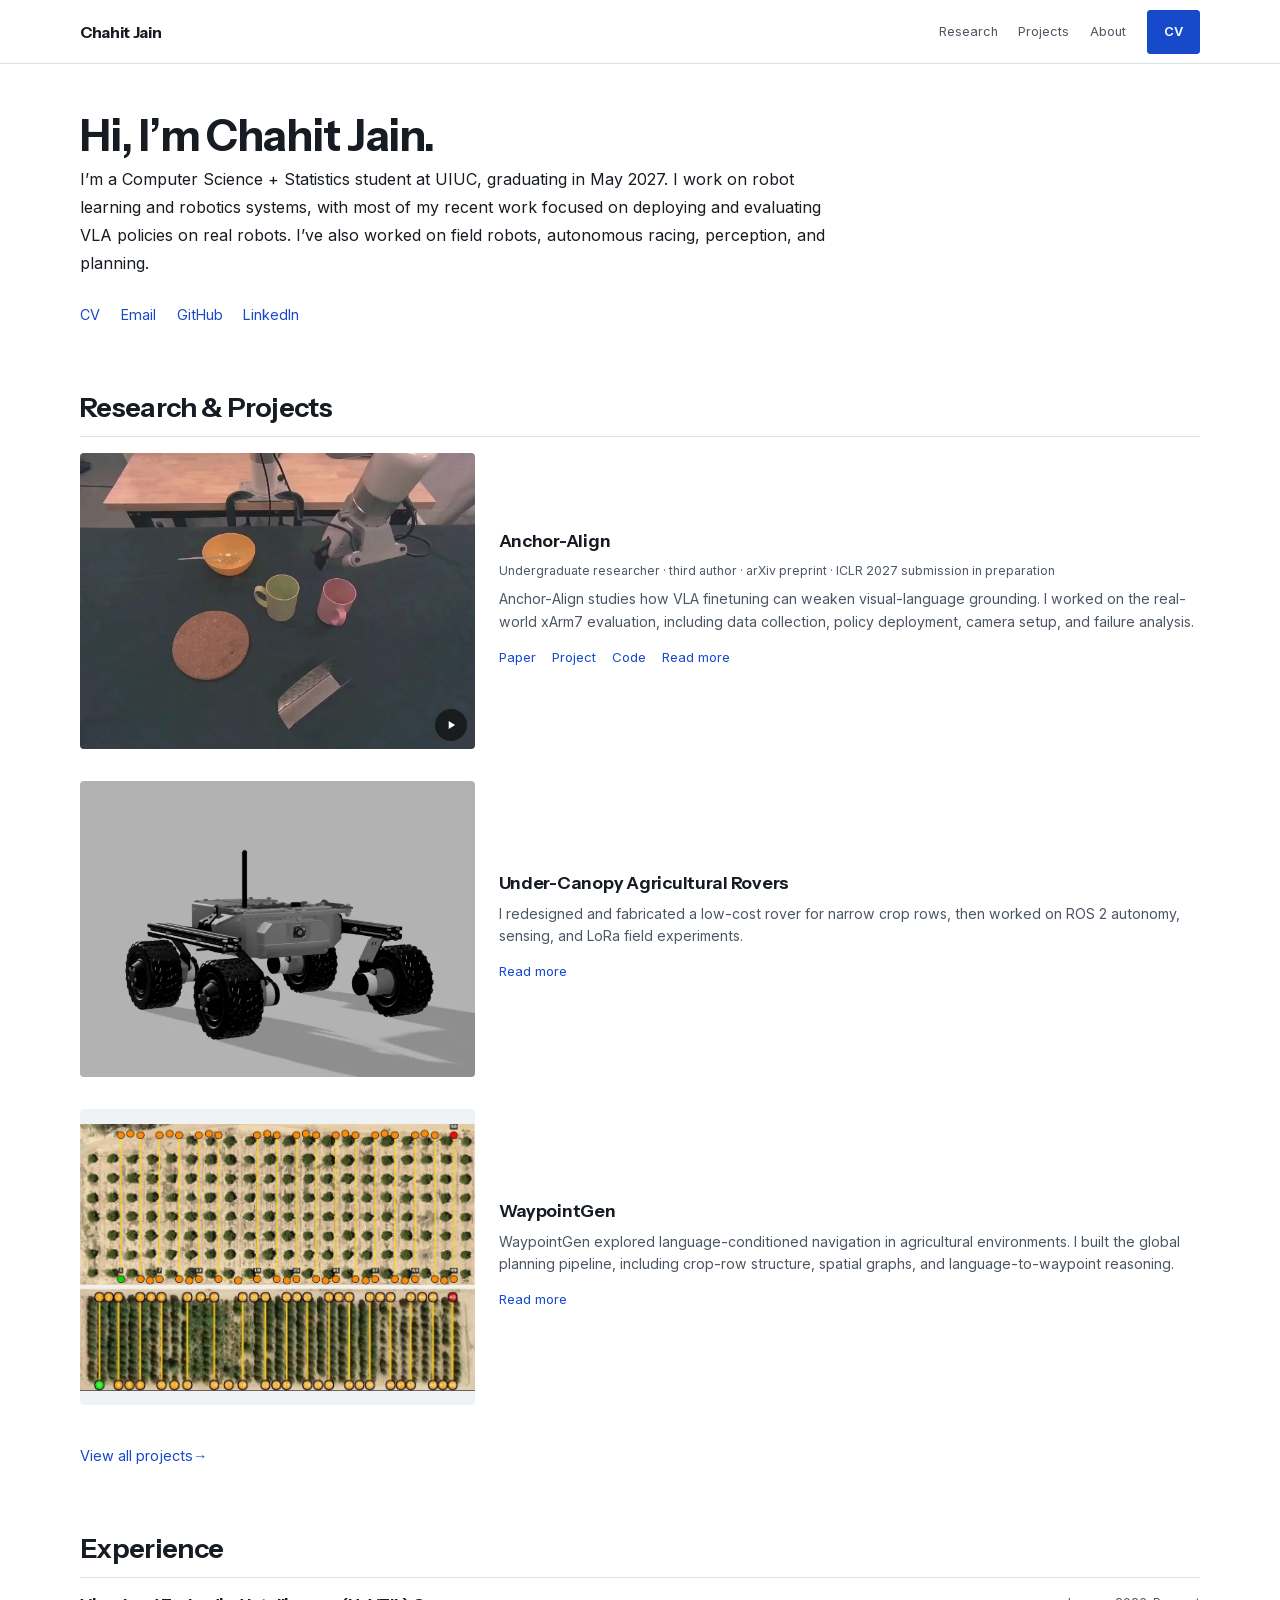
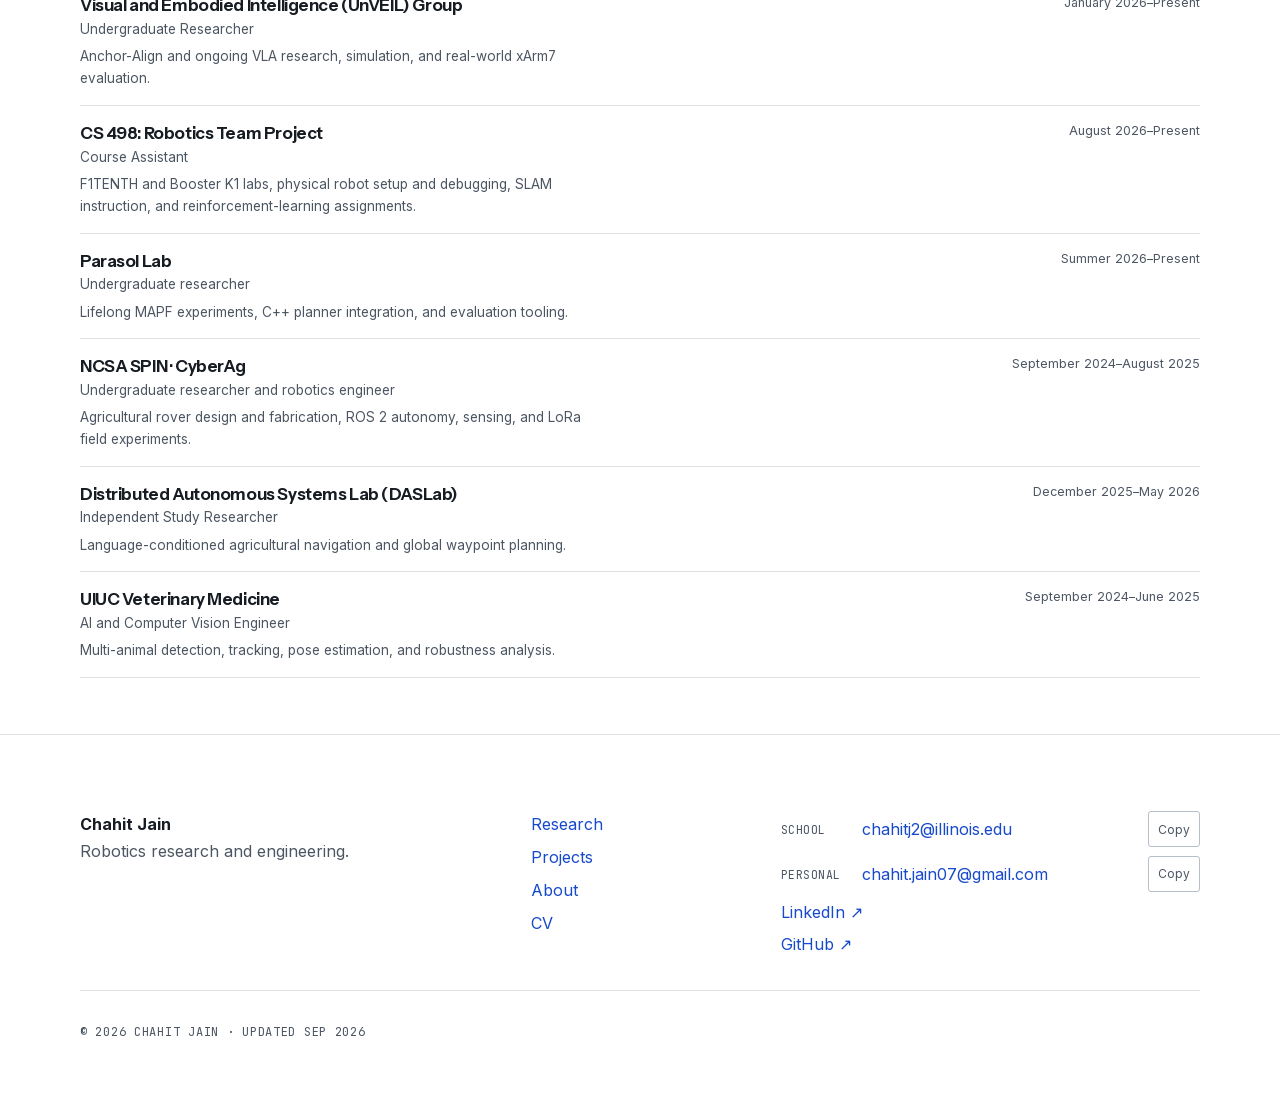
==== commit 2f04cd12: "Update portfolio" ====
--- a/index.html
+++ b/index.html
@@ -1,5 +1,5 @@
-<!DOCTYPE html><html lang="en"> <head><meta charset="UTF-8"><meta name="viewport" content="width=device-width"><meta name="description" content="Robotics research and engineering across robot learning, autonomy, perception, and physical systems. xArm7 evaluation, agricultural rovers, and planning experiments."><link rel="canonical" href="https://chahitj.github.io/"><link rel="icon" href="/favicon.svg" type="image/svg+xml"><link rel="preload" href="/fonts/instrument-sans-latin.woff2" as="font" type="font/woff2" crossorigin><link rel="preload" href="/fonts/inter-latin.woff2" as="font" type="font/woff2" crossorigin><link rel="preload" href="/fonts/jetbrains-mono-latin.woff2" as="font" type="font/woff2" crossorigin><meta property="og:title" content="Chahit Jain — Robotics Research and Engineering"><meta property="og:description" content="Robotics research and engineering across robot learning, autonomy, perception, and physical systems. xArm7 evaluation, agricultural rovers, and planning experiments."><meta property="og:type" content="website"><meta property="og:url" content="https://chahitj.github.io/"><meta property="og:image" content="https://chahitj.github.io/og-default.svg"><meta name="twitter:card" content="summary_large_image"><title>Chahit Jain — Robotics Research and Engineering</title><style>project-preview[data-astro-cid-hemv6ifa]{display:block;position:relative;min-width:0;overflow:hidden;background:var(--bg-subtle);border-radius:4px}project-preview[data-astro-cid-hemv6ifa]>a[data-astro-cid-hemv6ifa]{display:block;width:100%;height:100%}project-preview[data-astro-cid-hemv6ifa] img,project-preview[data-astro-cid-hemv6ifa] video{width:100%;height:100%;object-fit:var(--preview-fit, cover)}button[data-astro-cid-hemv6ifa]{position:absolute;bottom:.5rem;right:.5rem;display:inline-flex;align-items:center;justify-content:center;width:32px;height:32px;border:none;border-radius:50%;background:#0000008c;color:#fff;cursor:pointer;backdrop-filter:blur(2px);transition:background .15s}button[data-astro-cid-hemv6ifa]:hover{background:#000000bf}button[data-astro-cid-hemv6ifa][hidden]{display:none}.project-row[data-astro-cid-6qw2m4ce]{display:grid;grid-template-columns:minmax(0,.36fr) minmax(0,.64fr);align-items:center;gap:1.5rem;padding-block:1rem}.entry-copy[data-astro-cid-6qw2m4ce]{display:grid;gap:.5rem;min-width:0}h3[data-astro-cid-6qw2m4ce]{font-size:1.1rem;line-height:1.35;letter-spacing:-.015em;text-wrap:initial}h3[data-astro-cid-6qw2m4ce] a[data-astro-cid-6qw2m4ce]{color:var(--text);text-decoration:none}h3[data-astro-cid-6qw2m4ce] a[data-astro-cid-6qw2m4ce]:hover{color:var(--accent);text-decoration:underline}.entry-copy[data-astro-cid-6qw2m4ce]>p[data-astro-cid-6qw2m4ce]{font-size:.88rem;color:var(--text-secondary);line-height:1.6}.entry-copy[data-astro-cid-6qw2m4ce] .authors[data-astro-cid-6qw2m4ce]{font-size:.78rem;line-height:1.7}.entry-copy[data-astro-cid-6qw2m4ce] .entry-status[data-astro-cid-6qw2m4ce]{color:var(--text);font-size:.78rem}.entry-copy[data-astro-cid-6qw2m4ce] .research-context[data-astro-cid-6qw2m4ce]{color:var(--text-secondary);font-size:.76rem}.entry-links[data-astro-cid-6qw2m4ce]{display:flex;gap:1rem;flex-wrap:wrap;font-size:.82rem}.entry-links[data-astro-cid-6qw2m4ce] a[data-astro-cid-6qw2m4ce]{display:inline-flex;align-items:center;min-height:32px}.text-only[data-astro-cid-6qw2m4ce]{grid-template-columns:1fr;padding-left:0}.non-clickable[data-astro-cid-6qw2m4ce]{cursor:default}.non-clickable[data-astro-cid-6qw2m4ce] h3[data-astro-cid-6qw2m4ce]{pointer-events:none}@media(max-width:600px){.project-row[data-astro-cid-6qw2m4ce]{grid-template-columns:1fr;gap:.75rem;padding-block:1rem}.text-only[data-astro-cid-6qw2m4ce]{padding-left:0}h3[data-astro-cid-6qw2m4ce]{font-size:1.05rem}}
-</style><link rel="stylesheet" href="/_astro/BaseLayout.WH2RBpes.css"><style>ol[data-astro-cid-3qzcab3f]{list-style:none;padding:0;margin:0}li[data-astro-cid-3qzcab3f]{display:grid;grid-template-columns:1fr auto;gap:.3rem 2rem;padding-block:.95rem;border-bottom:1px solid var(--border)}h3[data-astro-cid-3qzcab3f]{font-size:1.05rem;line-height:1.45}p[data-astro-cid-3qzcab3f]{font-size:.85rem;color:var(--text-secondary)}.summary[data-astro-cid-3qzcab3f]{grid-column:1/-1;max-width:58ch}.date[data-astro-cid-3qzcab3f]{font-size:.78rem}@media(max-width:600px){li[data-astro-cid-3qzcab3f]{grid-template-columns:1fr}.date[data-astro-cid-3qzcab3f]{grid-row:2}}.introduction[data-astro-cid-j7pv25f6]{padding-block:3rem 2rem}h1[data-astro-cid-j7pv25f6]{font-size:clamp(2rem,3.5vw,2.7rem);margin-bottom:.3rem}.introduction[data-astro-cid-j7pv25f6]>p[data-astro-cid-j7pv25f6]{max-width:76ch;font-size:1rem;line-height:1.75}.contact-links[data-astro-cid-j7pv25f6]{display:flex;flex-wrap:wrap;gap:1.3rem;margin-top:1rem;font-size:.9rem}.contact-links[data-astro-cid-j7pv25f6] a[data-astro-cid-j7pv25f6]{min-height:44px;display:inline-flex;align-items:center}.home-section[data-astro-cid-j7pv25f6]{padding-block:1.5rem 2rem}.home-section[data-astro-cid-j7pv25f6]>h2[data-astro-cid-j7pv25f6]{font-size:1.7rem;padding-bottom:.8rem;border-bottom:1px solid var(--border)}.all-projects[data-astro-cid-j7pv25f6]{display:inline-flex;align-items:center;min-height:44px;margin-top:.8rem;font-size:.9rem}.experience[data-astro-cid-j7pv25f6]{padding-block:1.5rem 3.5rem}@media(max-width:600px){.introduction[data-astro-cid-j7pv25f6]{padding-block:2rem 1rem}.home-section[data-astro-cid-j7pv25f6]{padding-block:1.2rem}.experience[data-astro-cid-j7pv25f6]{padding-bottom:2.5rem}}
+<!DOCTYPE html><html lang="en"> <head><meta charset="UTF-8"><meta name="viewport" content="width=device-width"><meta name="description" content="Robotics research and engineering across robot learning, autonomy, perception, and physical systems. xArm7 evaluation, agricultural rovers, and planning experiments."><link rel="canonical" href="https://chahitj.github.io/"><link rel="icon" href="/favicon.svg?v=2" type="image/svg+xml"><link rel="preload" href="/fonts/instrument-sans-latin.woff2" as="font" type="font/woff2" crossorigin><link rel="preload" href="/fonts/inter-latin.woff2" as="font" type="font/woff2" crossorigin><link rel="preload" href="/fonts/jetbrains-mono-latin.woff2" as="font" type="font/woff2" crossorigin><meta property="og:title" content="Chahit Jain — Robotics Research and Engineering"><meta property="og:description" content="Robotics research and engineering across robot learning, autonomy, perception, and physical systems. xArm7 evaluation, agricultural rovers, and planning experiments."><meta property="og:type" content="website"><meta property="og:url" content="https://chahitj.github.io/"><meta property="og:image" content="https://chahitj.github.io/og-default.svg"><meta name="twitter:card" content="summary_large_image"><title>Chahit Jain — Robotics Research and Engineering</title><style>project-preview[data-astro-cid-hemv6ifa]{display:block;position:relative;min-width:0;overflow:hidden;background:var(--bg-subtle);border-radius:4px}project-preview[data-astro-cid-hemv6ifa]>a[data-astro-cid-hemv6ifa]{display:block;width:100%;height:100%}project-preview[data-astro-cid-hemv6ifa] img,project-preview[data-astro-cid-hemv6ifa] video{width:100%;height:100%;object-fit:var(--preview-fit, cover)}button[data-astro-cid-hemv6ifa]{position:absolute;bottom:.5rem;right:.5rem;display:inline-flex;align-items:center;justify-content:center;width:32px;height:32px;border:none;border-radius:50%;background:#0000008c;color:#fff;cursor:pointer;backdrop-filter:blur(2px);transition:background .15s}button[data-astro-cid-hemv6ifa]:hover{background:#000000bf}button[data-astro-cid-hemv6ifa][hidden]{display:none}.project-row[data-astro-cid-6qw2m4ce]{display:grid;grid-template-columns:minmax(0,.36fr) minmax(0,.64fr);align-items:center;gap:1.5rem;padding-block:1rem}.entry-copy[data-astro-cid-6qw2m4ce]{display:grid;gap:.5rem;min-width:0}h3[data-astro-cid-6qw2m4ce]{font-size:1.1rem;line-height:1.35;letter-spacing:-.015em;text-wrap:initial}h3[data-astro-cid-6qw2m4ce] a[data-astro-cid-6qw2m4ce]{color:var(--text);text-decoration:none}h3[data-astro-cid-6qw2m4ce] a[data-astro-cid-6qw2m4ce]:hover{color:var(--accent);text-decoration:underline}.entry-copy[data-astro-cid-6qw2m4ce]>p[data-astro-cid-6qw2m4ce]{font-size:.88rem;color:var(--text-secondary);line-height:1.6}.entry-copy[data-astro-cid-6qw2m4ce] .authors[data-astro-cid-6qw2m4ce]{font-size:.78rem;line-height:1.7}.entry-copy[data-astro-cid-6qw2m4ce] .entry-status[data-astro-cid-6qw2m4ce]{color:var(--text);font-size:.78rem}.entry-copy[data-astro-cid-6qw2m4ce] .research-context[data-astro-cid-6qw2m4ce]{color:var(--text-secondary);font-size:.76rem}.entry-links[data-astro-cid-6qw2m4ce]{display:flex;gap:1rem;flex-wrap:wrap;font-size:.82rem}.entry-links[data-astro-cid-6qw2m4ce] a[data-astro-cid-6qw2m4ce]{display:inline-flex;align-items:center;min-height:32px}.text-only[data-astro-cid-6qw2m4ce]{grid-template-columns:1fr;padding-left:0}.non-clickable[data-astro-cid-6qw2m4ce]{cursor:default}.non-clickable[data-astro-cid-6qw2m4ce] h3[data-astro-cid-6qw2m4ce]{pointer-events:none}@media(max-width:600px){.project-row[data-astro-cid-6qw2m4ce]{grid-template-columns:1fr;gap:.75rem;padding-block:1rem}.text-only[data-astro-cid-6qw2m4ce]{padding-left:0}h3[data-astro-cid-6qw2m4ce]{font-size:1.05rem}}
+</style><link rel="stylesheet" href="/_astro/BaseLayout.DAoYmjkw.css"><style>ol[data-astro-cid-3qzcab3f]{list-style:none;padding:0;margin:0}li[data-astro-cid-3qzcab3f]{display:grid;grid-template-columns:1fr auto;gap:.3rem 2rem;padding-block:.95rem;border-bottom:1px solid var(--border)}h3[data-astro-cid-3qzcab3f]{font-size:1.05rem;line-height:1.45}p[data-astro-cid-3qzcab3f]{font-size:.85rem;color:var(--text-secondary)}.summary[data-astro-cid-3qzcab3f]{grid-column:1/-1;max-width:58ch}.date[data-astro-cid-3qzcab3f]{font-size:.78rem}@media(max-width:600px){li[data-astro-cid-3qzcab3f]{grid-template-columns:1fr}.date[data-astro-cid-3qzcab3f]{grid-row:2}}.introduction[data-astro-cid-j7pv25f6]{padding-block:3rem 2rem}h1[data-astro-cid-j7pv25f6]{font-size:clamp(2rem,3.5vw,2.7rem);margin-bottom:.3rem}.introduction[data-astro-cid-j7pv25f6]>p[data-astro-cid-j7pv25f6]{max-width:76ch;font-size:1rem;line-height:1.75}.contact-links[data-astro-cid-j7pv25f6]{display:flex;flex-wrap:wrap;gap:1.3rem;margin-top:1rem;font-size:.9rem}.contact-links[data-astro-cid-j7pv25f6] a[data-astro-cid-j7pv25f6]{min-height:44px;display:inline-flex;align-items:center}.home-section[data-astro-cid-j7pv25f6]{padding-block:1.5rem 2rem}.home-section[data-astro-cid-j7pv25f6]>h2[data-astro-cid-j7pv25f6]{font-size:1.7rem;padding-bottom:.8rem;border-bottom:1px solid var(--border)}.all-projects[data-astro-cid-j7pv25f6]{display:inline-flex;align-items:center;min-height:44px;margin-top:.8rem;font-size:.9rem}.experience[data-astro-cid-j7pv25f6]{padding-block:1.5rem 3.5rem}@media(max-width:600px){.introduction[data-astro-cid-j7pv25f6]{padding-block:2rem 1rem}.home-section[data-astro-cid-j7pv25f6]{padding-block:1.2rem}.experience[data-astro-cid-j7pv25f6]{padding-bottom:2.5rem}}
 </style></head> <body> <a class="skip-link" href="#main">Skip to main content</a> <header class="site-header" data-header data-astro-cid-4z36i57k> <div class="container header-inner" data-astro-cid-4z36i57k> <a class="wordmark" href="/" data-astro-cid-4z36i57k>Chahit Jain</a> <nav class="desktop-nav" aria-label="Main" data-astro-cid-4z36i57k> <a href="/research" data-astro-cid-4z36i57k> Research </a><a href="/work" data-astro-cid-4z36i57k> Projects </a><a href="/about" data-astro-cid-4z36i57k> About </a> <a class="button" href="/cv" data-astro-cid-4z36i57k>CV</a> </nav> <a class="mobile-cv" href="/cv" data-astro-cid-4z36i57k>CV ↗</a> <button class="menu-button" type="button" aria-expanded="false" aria-controls="mobile-navigation" data-menu-toggle data-astro-cid-4z36i57k><span class="sr-only" data-astro-cid-4z36i57k>Open navigation</span><span aria-hidden="true" data-astro-cid-4z36i57k>Menu</span></button> </div> <nav id="mobile-navigation" class="mobile-nav" aria-label="Mobile" hidden data-mobile-menu data-astro-cid-4z36i57k> <div class="container mobile-links" data-astro-cid-4z36i57k> <a href="/research" data-astro-cid-4z36i57k> Research </a><a href="/work" data-astro-cid-4z36i57k> Projects </a><a href="/about" data-astro-cid-4z36i57k> About </a> <a href="/cv" data-astro-cid-4z36i57k>CV <span aria-hidden="true" data-astro-cid-4z36i57k>↓</span></a> <a href="mailto:chahitj2@illinois.edu" data-astro-cid-4z36i57k>Email ↗</a> <a href="https://www.linkedin.com/in/chahitj" data-astro-cid-4z36i57k>LinkedIn ↗</a> <a href="https://github.com/cj-innit-07" data-astro-cid-4z36i57k>GitHub ↗</a> </div> </nav> </header> <main id="main"> <header class="container introduction" data-astro-cid-j7pv25f6> <h1 data-astro-cid-j7pv25f6>Hi, I’m Chahit Jain.</h1> <p data-astro-cid-j7pv25f6>
 I’m a Computer Science + Statistics student at UIUC, graduating in May
       2027. I work on robot learning and robotics systems, with most of my
@@ -8,5 +8,9 @@
       and planning.
 </p> <nav class="contact-links" aria-label="Contact" data-astro-cid-j7pv25f6> <a href="/cv" data-astro-cid-j7pv25f6>CV</a><a href="mailto:chahitj2@illinois.edu" data-astro-cid-j7pv25f6>Email</a><a href="https://github.com/cj-innit-07" data-astro-cid-j7pv25f6>GitHub</a><a href="https://www.linkedin.com/in/chahitj" data-astro-cid-j7pv25f6>LinkedIn</a> </nav> </header> <section class="container home-section" aria-labelledby="research-projects-heading" data-astro-cid-j7pv25f6> <h2 id="research-projects-heading" data-astro-cid-j7pv25f6>Research & Projects</h2> <article class="project-row" data-project="anchor-align" data-astro-cid-6qw2m4ce> <project-preview style="aspect-ratio:4/3;--preview-fit:contain" data-astro-cid-hemv6ifa="true"><video muted loop playsinline preload="none" poster="/media/projects/anchor_align_semantic_pinkmug_poster.webp" aria-label="xArm7 grasping a pink mug under semantic perturbation with distractor objects on a tabletop." data-src="/media/projects/anchor_align_semantic_pinkmug.mp4" data-astro-cid-hemv6ifa></video><button type="button" aria-label="Play preview: xArm7 grasping a pink mug under semantic perturbation with distractor objects on a tabletop." hidden data-preview-toggle data-astro-cid-hemv6ifa><svg width="14" height="14" viewBox="0 0 24 24" fill="currentColor" aria-hidden="true" data-astro-cid-hemv6ifa><path d="M8 5v14l11-7z" data-astro-cid-hemv6ifa></path></svg></button><noscript><a href="/media/projects/anchor_align_semantic_pinkmug.mp4" data-astro-cid-hemv6ifa>Watch video</a></noscript></project-preview><script type="module">class i extends HTMLElement{observer;visible=!1;manual=!1;stopped=!1;video;button;motion=matchMedia("(prefers-reduced-motion: reduce)");desktop=matchMedia("(min-width: 768px)");connection=navigator.connection;connectedCallback(){this.video=this.querySelector("video")??void 0,this.button=this.querySelector("button")??void 0,!(!this.video||!this.button)&&(this.button.hidden=!1,this.button.addEventListener("click",this.toggle),this.video.addEventListener("play",this.label),this.video.addEventListener("pause",this.label),document.addEventListener("visibilitychange",this.update),this.motion.addEventListener("change",this.preferences),this.desktop.addEventListener("change",this.preferences),this.connection?.addEventListener("change",this.preferences),this.observer=new IntersectionObserver(([e])=>{e&&(this.visible=e.isIntersecting&&e.intersectionRatio>=.55,this.update())},{threshold:[0,.55]}),this.observer.observe(this))}preferences=()=>{this.manual=!1,this.update()};label=()=>{if(!this.button||!this.video)return;const e=this.video.paused,t=e?'<svg width="14" height="14" viewBox="0 0 24 24" fill="currentColor" aria-hidden="true"><path d="M8 5v14l11-7z"/></svg>':'<svg width="14" height="14" viewBox="0 0 24 24" fill="currentColor" aria-hidden="true"><rect x="6" y="4" width="4" height="16"/><rect x="14" y="4" width="4" height="16"/></svg>';this.button.innerHTML=t,this.button.setAttribute("aria-label",`${e?"Play":"Pause"} preview: ${this.video.getAttribute("aria-label")}`)};toggle=()=>{this.video&&(this.stopped=!this.video.paused,this.manual=!this.stopped,this.update())};update=()=>{const e=this.video;if(!e)return;const t=this.desktop.matches&&!this.motion.matches&&!this.connection?.saveData;if(!this.visible||document.hidden||this.stopped||!t&&!this.manual){e.pause();return}e.getAttribute("src")||(e.src=e.dataset.src),e.muted=!0,e.play().catch(()=>{this.label()})};disconnectedCallback(){this.observer?.disconnect(),this.video?.pause(),this.button?.removeEventListener("click",this.toggle),this.video?.removeEventListener("play",this.label),this.video?.removeEventListener("pause",this.label),document.removeEventListener("visibilitychange",this.update),this.motion.removeEventListener("change",this.preferences),this.desktop.removeEventListener("change",this.preferences),this.connection?.removeEventListener("change",this.preferences)}}customElements.get("project-preview")||customElements.define("project-preview",i);</script> <div class="entry-copy" data-astro-cid-6qw2m4ce> <h3 data-astro-cid-6qw2m4ce> <a href="/work/anchor-align" data-astro-cid-6qw2m4ce>Anchor-Align</a> </h3>   <p class="research-context" data-astro-cid-6qw2m4ce> Undergraduate researcher · third author · arXiv preprint · ICLR 2027 submission in preparation </p> <p data-astro-cid-6qw2m4ce>Anchor-Align studies how VLA finetuning can weaken visual-language grounding. I worked on the real-world xArm7 evaluation, including data collection, policy deployment, camera setup, and failure analysis.</p> <div class="entry-links" data-astro-cid-6qw2m4ce> <a href="https://arxiv.org/abs/2607.13429" data-astro-cid-6qw2m4ce>Paper</a><a href="https://anchoralignvla.github.io/" data-astro-cid-6qw2m4ce>Project</a><a href="https://github.com/dwipddalal/Anchor-Align" data-astro-cid-6qw2m4ce>Code</a><a href="/work/anchor-align" data-astro-cid-6qw2m4ce>Read more</a>  </div> </div> </article> <article class="project-row" data-project="spin-rovers" data-astro-cid-6qw2m4ce> <project-preview style="aspect-ratio:4/3;--preview-fit:cover" data-astro-cid-hemv6ifa="true"><a href="/work/spin-rovers" data-astro-cid-hemv6ifa><img src="/_astro/spin_rover_cad.CgfqSe9E_1BuAH1.webp" srcset="/_astro/spin_rover_cad.CgfqSe9E_Z2nxxUV.webp 400w, /_astro/spin_rover_cad.CgfqSe9E_v13lh.webp 640w, /_astro/spin_rover_cad.CgfqSe9E_2n6iuz.webp 960w" alt="Complete rover CAD assembly showing the chassis, rocker-bogie drivetrain, and sensor integration." sizes="(max-width: 600px) 100vw, 420px" loading="lazy" style data-astro-cid-hemv6ifa="true" decoding="async" width="1420" height="1060"></a></project-preview> <div class="entry-copy" data-astro-cid-6qw2m4ce> <h3 data-astro-cid-6qw2m4ce> <a href="/work/spin-rovers" data-astro-cid-6qw2m4ce>Under-Canopy Agricultural Rovers</a> </h3>    <p data-astro-cid-6qw2m4ce>I redesigned and fabricated a low-cost rover for narrow crop rows, then worked on ROS 2 autonomy, sensing, and LoRa field experiments.</p> <div class="entry-links" data-astro-cid-6qw2m4ce> <a href="/work/spin-rovers" data-astro-cid-6qw2m4ce>Read more</a> </div> </div> </article> <article class="project-row" data-project="waypointgen" data-astro-cid-6qw2m4ce> <project-preview style="aspect-ratio:4/3;--preview-fit:contain" data-astro-cid-hemv6ifa="true"><a href="/work/waypointgen" data-astro-cid-hemv6ifa><img src="/media/projects/waypointgen/waypointgen_global_routes_stacked.webp" alt="Two complete overhead agricultural field views stacked vertically, each showing a yellow global waypoint route through crop rows." width="960" height="540" loading="lazy" data-astro-cid-hemv6ifa></a></project-preview> <div class="entry-copy" data-astro-cid-6qw2m4ce> <h3 data-astro-cid-6qw2m4ce> <a href="/work/waypointgen" data-astro-cid-6qw2m4ce>WaypointGen</a> </h3>    <p data-astro-cid-6qw2m4ce>WaypointGen explored language-conditioned navigation in agricultural environments. I built the global planning pipeline, including crop-row structure, spatial graphs, and language-to-waypoint reasoning.</p> <div class="entry-links" data-astro-cid-6qw2m4ce> <a href="/work/waypointgen" data-astro-cid-6qw2m4ce>Read more</a> </div> </div> </article> <a class="all-projects" href="/work" data-astro-cid-j7pv25f6>View all projects <span aria-hidden="true" data-astro-cid-j7pv25f6>→</span></a> </section> <section class="container home-section experience" aria-labelledby="experience-heading" data-astro-cid-j7pv25f6> <h2 id="experience-heading" data-astro-cid-j7pv25f6>Experience</h2> <ol class="experience-list" data-astro-cid-3qzcab3f> <li data-astro-cid-3qzcab3f> <div data-astro-cid-3qzcab3f> <h3 data-astro-cid-3qzcab3f>Visual and Embodied Intelligence (UnVEIL) Group</h3>  <p data-astro-cid-3qzcab3f>Undergraduate Researcher</p> </div> <p class="date" data-astro-cid-3qzcab3f>January 2026–Present</p> <p class="summary" data-astro-cid-3qzcab3f>Anchor-Align and ongoing VLA research, simulation, and real-world xArm7 evaluation.</p> </li><li data-astro-cid-3qzcab3f> <div data-astro-cid-3qzcab3f> <h3 data-astro-cid-3qzcab3f>CS 498: Robotics Team Project</h3>  <p data-astro-cid-3qzcab3f>Course Assistant</p> </div> <p class="date" data-astro-cid-3qzcab3f>August 2026–Present</p> <p class="summary" data-astro-cid-3qzcab3f>F1TENTH and Booster K1 labs, physical robot setup and debugging, SLAM instruction, and reinforcement-learning assignments.</p> </li><li data-astro-cid-3qzcab3f> <div data-astro-cid-3qzcab3f> <h3 data-astro-cid-3qzcab3f>Parasol Lab</h3>  <p data-astro-cid-3qzcab3f>Undergraduate researcher</p> </div> <p class="date" data-astro-cid-3qzcab3f>Summer 2026–Present</p> <p class="summary" data-astro-cid-3qzcab3f>Lifelong MAPF experiments, C++ planner integration, and evaluation tooling.</p> </li><li data-astro-cid-3qzcab3f> <div data-astro-cid-3qzcab3f> <h3 data-astro-cid-3qzcab3f>NCSA SPIN · CyberAg</h3>  <p data-astro-cid-3qzcab3f>Undergraduate researcher and robotics engineer</p> </div> <p class="date" data-astro-cid-3qzcab3f>September 2024–August 2025</p> <p class="summary" data-astro-cid-3qzcab3f>Agricultural rover design and fabrication, ROS 2 autonomy, sensing, and LoRa field experiments.</p> </li><li data-astro-cid-3qzcab3f> <div data-astro-cid-3qzcab3f> <h3 data-astro-cid-3qzcab3f>Distributed Autonomous Systems Lab (DASLab)</h3>  <p data-astro-cid-3qzcab3f>Independent Study Researcher</p> </div> <p class="date" data-astro-cid-3qzcab3f>December 2025–May 2026</p> <p class="summary" data-astro-cid-3qzcab3f>Language-conditioned agricultural navigation and global waypoint planning.</p> </li><li data-astro-cid-3qzcab3f> <div data-astro-cid-3qzcab3f> <h3 data-astro-cid-3qzcab3f>UIUC Veterinary Medicine</h3>  <p data-astro-cid-3qzcab3f>AI and Computer Vision Engineer</p> </div> <p class="date" data-astro-cid-3qzcab3f>September 2024–June 2025</p> <p class="summary" data-astro-cid-3qzcab3f>Multi-animal detection, tracking, pose estimation, and robustness analysis.</p> </li> </ol> </section> </main> <footer class="footer" data-astro-cid-ld7f7lcz> <div class="container footer-grid" data-astro-cid-ld7f7lcz> <div data-astro-cid-ld7f7lcz> <strong data-astro-cid-ld7f7lcz>Chahit Jain</strong><p class="muted" data-astro-cid-ld7f7lcz>
 Robotics research and engineering.
-</p> </div> <nav aria-label="Footer" data-astro-cid-ld7f7lcz> <a href="/research" data-astro-cid-ld7f7lcz>Research</a><a href="/work" data-astro-cid-ld7f7lcz>Projects</a><a href="/about" data-astro-cid-ld7f7lcz>About</a><a href="/cv" data-astro-cid-ld7f7lcz>CV</a> </nav> <div data-astro-cid-ld7f7lcz> <a href="mailto:chahitj2@illinois.edu" data-astro-cid-ld7f7lcz>chahitj2@illinois.edu</a><a href="https://www.linkedin.com/in/chahitj" rel="noopener" data-astro-cid-ld7f7lcz>LinkedIn <span aria-hidden="true" data-astro-cid-ld7f7lcz>↗</span></a><a href="https://github.com/cj-innit-07" rel="noopener" data-astro-cid-ld7f7lcz>GitHub <span aria-hidden="true" data-astro-cid-ld7f7lcz>↗</span></a> </div> <p class="meta muted" data-astro-cid-ld7f7lcz>
-© 2026 Chahit Jain · Updated Sep 2026 </p> </div> </footer> <script type="module">(()=>{const u=document.querySelector("[data-header]"),o=document.querySelector("[data-menu-toggle]"),r=document.querySelector("[data-mobile-menu]"),i=()=>u?.classList.toggle("scrolled",window.scrollY>40);i(),window.addEventListener("scroll",i,{passive:!0});const s=()=>{!o||!r||(o.setAttribute("aria-expanded","false"),r.hidden=!0,document.body.classList.remove("menu-open"),o.focus())};o?.addEventListener("click",()=>{if(!r)return;const e=o.getAttribute("aria-expanded")!=="true";o.setAttribute("aria-expanded",String(e)),r.hidden=!e,document.body.classList.toggle("menu-open",e),e&&r.querySelector("a")?.focus()}),document.addEventListener("keydown",e=>{if(e.key==="Escape"&&!r?.hidden&&s(),e.key==="Tab"&&r&&!r.hidden){const a=[...r.querySelectorAll("a[href]")],t=a[0],c=a.at(-1);e.shiftKey&&document.activeElement===t?(e.preventDefault(),c?.focus()):!e.shiftKey&&document.activeElement===c&&(e.preventDefault(),t?.focus())}}),matchMedia("(min-width: 961px)").addEventListener("change",e=>{e.matches&&r&&!r.hidden&&s()}),document.querySelectorAll("[data-copy-bibtex]").forEach(e=>{e.addEventListener("click",async()=>{const a=e.closest("[data-citation]")?.querySelector("pre");if(a){e.textContent="Copied",window.setTimeout(()=>{e.textContent="Copy BibTeX"},1600);try{await navigator.clipboard.writeText(a.textContent??"")}catch{e.textContent="Copy unavailable",e.title="Open the BibTeX citation and copy it manually."}}})});const n=[...document.querySelectorAll("[data-filter]")],m=[...document.querySelectorAll("[data-project-card]")],l=e=>{n.forEach(t=>t.setAttribute("aria-pressed",String(t.dataset.filter===e))),m.forEach(t=>{t.hidden=e!=="all"&&!(t.dataset.categories??"").split(" ").includes(e)});const a=new URL(window.location.href);e==="all"?a.searchParams.delete("type"):a.searchParams.set("type",e),history.replaceState({},"",a)};n.forEach(e=>e.addEventListener("click",()=>l(e.dataset.filter??"all")));const d=new URLSearchParams(location.search).get("type");d&&l(d),document.querySelectorAll("[data-overlay-toggle]").forEach(e=>e.addEventListener("click",()=>{const t=e.closest("[data-overlay]")?.querySelector("img");if(!t)return;const c=e.getAttribute("aria-pressed")!=="true";e.setAttribute("aria-pressed",String(c)),t.src=c?t.dataset.overlay??t.src:t.dataset.base??t.src,e.textContent=c?"Show raw image":"Show attention overlay"})),document.querySelectorAll("[data-comparison-range]").forEach(e=>{const a=e.closest("[data-comparison]"),t=()=>{a?.style.setProperty("--reveal",`${e.value}%`),e.setAttribute("aria-valuetext",`${e.value}% comparison`)};e.addEventListener("input",t),t()}),document.querySelectorAll("[data-lightbox-open]").forEach(e=>{e.addEventListener("click",()=>{const a=e.getAttribute("data-lightbox-open"),t=a?document.getElementById(a):void 0;t instanceof HTMLDialogElement&&t.showModal()})}),document.querySelectorAll("[data-lightbox]").forEach(e=>{e.querySelector("[data-lightbox-close]")?.addEventListener("click",()=>e.close()),e.addEventListener("click",a=>{a.target===e&&e.close()})})})();</script> </body> </html>+</p> </div> <nav aria-label="Footer" data-astro-cid-ld7f7lcz> <a href="/research" data-astro-cid-ld7f7lcz>Research</a><a href="/work" data-astro-cid-ld7f7lcz>Projects</a><a href="/about" data-astro-cid-ld7f7lcz>About</a><a href="/cv" data-astro-cid-ld7f7lcz>CV</a> </nav> <div class="footer-contact" data-astro-cid-ld7f7lcz> <div class="email-contacts compact" data-email-contacts data-astro-cid-gidnrxjs> <div class="email-contact" data-astro-cid-gidnrxjs> <span class="email-label" data-astro-cid-gidnrxjs>School</span> <a href="mailto:chahitj2@illinois.edu" data-astro-cid-gidnrxjs>chahitj2@illinois.edu</a> <button type="button" data-copy-email="chahitj2@illinois.edu" aria-label="Copy school email address" data-astro-cid-gidnrxjs>
+Copy
+</button> </div><div class="email-contact" data-astro-cid-gidnrxjs> <span class="email-label" data-astro-cid-gidnrxjs>Personal</span> <a href="mailto:chahit.jain07@gmail.com" data-astro-cid-gidnrxjs>chahit.jain07@gmail.com</a> <button type="button" data-copy-email="chahit.jain07@gmail.com" aria-label="Copy personal email address" data-astro-cid-gidnrxjs>
+Copy
+</button> </div> <p class="sr-only" aria-live="polite" data-email-copy-status data-astro-cid-gidnrxjs></p> </div> <a href="https://www.linkedin.com/in/chahitj" rel="noopener noreferrer" data-astro-cid-ld7f7lcz>LinkedIn <span aria-hidden="true" data-astro-cid-ld7f7lcz>↗</span></a><a href="https://github.com/cj-innit-07" rel="noopener noreferrer" data-astro-cid-ld7f7lcz>GitHub <span aria-hidden="true" data-astro-cid-ld7f7lcz>↗</span></a> </div> <p class="meta muted" data-astro-cid-ld7f7lcz>
+© 2026 Chahit Jain · Updated Sep 2026 </p> </div> </footer> <script type="module">(()=>{const u=document.querySelector("[data-header]"),c=document.querySelector("[data-menu-toggle]"),o=document.querySelector("[data-mobile-menu]"),i=()=>u?.classList.toggle("scrolled",window.scrollY>40);i(),window.addEventListener("scroll",i,{passive:!0});const s=()=>{!c||!o||(c.setAttribute("aria-expanded","false"),o.hidden=!0,document.body.classList.remove("menu-open"),c.focus())};c?.addEventListener("click",()=>{if(!o)return;const e=c.getAttribute("aria-expanded")!=="true";c.setAttribute("aria-expanded",String(e)),o.hidden=!e,document.body.classList.toggle("menu-open",e),e&&o.querySelector("a")?.focus()}),document.addEventListener("keydown",e=>{if(e.key==="Escape"&&!o?.hidden&&s(),e.key==="Tab"&&o&&!o.hidden){const t=[...o.querySelectorAll("a[href]")],a=t[0],r=t.at(-1);e.shiftKey&&document.activeElement===a?(e.preventDefault(),r?.focus()):!e.shiftKey&&document.activeElement===r&&(e.preventDefault(),a?.focus())}}),matchMedia("(min-width: 961px)").addEventListener("change",e=>{e.matches&&o&&!o.hidden&&s()}),document.querySelectorAll("[data-copy-bibtex]").forEach(e=>{e.addEventListener("click",async()=>{const t=e.closest("[data-citation]")?.querySelector("pre");if(t){e.textContent="Copied",window.setTimeout(()=>{e.textContent="Copy BibTeX"},1600);try{await navigator.clipboard.writeText(t.textContent??"")}catch{e.textContent="Copy unavailable",e.title="Open the BibTeX citation and copy it manually."}}})}),document.querySelectorAll("[data-copy-email]").forEach(e=>{e.addEventListener("click",async()=>{const t=e.dataset.copyEmail,r=e.closest("[data-email-contacts]")?.querySelector("[data-email-copy-status]");if(t){try{await navigator.clipboard.writeText(t),e.textContent="Copied",r&&(r.textContent=`${t} copied to clipboard.`)}catch{e.textContent="Select",r&&(r.textContent=`Copy was unavailable. Select the visible address ${t}.`)}window.setTimeout(()=>{e.textContent="Copy"},1800)}})});const n=[...document.querySelectorAll("[data-filter]")],p=[...document.querySelectorAll("[data-project-card]")],l=e=>{n.forEach(a=>a.setAttribute("aria-pressed",String(a.dataset.filter===e))),p.forEach(a=>{a.hidden=e!=="all"&&!(a.dataset.categories??"").split(" ").includes(e)});const t=new URL(window.location.href);e==="all"?t.searchParams.delete("type"):t.searchParams.set("type",e),history.replaceState({},"",t)};n.forEach(e=>e.addEventListener("click",()=>l(e.dataset.filter??"all")));const d=new URLSearchParams(location.search).get("type");d&&l(d),document.querySelectorAll("[data-overlay-toggle]").forEach(e=>e.addEventListener("click",()=>{const a=e.closest("[data-overlay]")?.querySelector("img");if(!a)return;const r=e.getAttribute("aria-pressed")!=="true";e.setAttribute("aria-pressed",String(r)),a.src=r?a.dataset.overlay??a.src:a.dataset.base??a.src,e.textContent=r?"Show raw image":"Show attention overlay"})),document.querySelectorAll("[data-comparison-range]").forEach(e=>{const t=e.closest("[data-comparison]"),a=()=>{t?.style.setProperty("--reveal",`${e.value}%`),e.setAttribute("aria-valuetext",`${e.value}% comparison`)};e.addEventListener("input",a),a()}),document.querySelectorAll("[data-lightbox-open]").forEach(e=>{e.addEventListener("click",()=>{const t=e.getAttribute("data-lightbox-open"),a=t?document.getElementById(t):void 0;a instanceof HTMLDialogElement&&a.showModal()})}),document.querySelectorAll("[data-lightbox]").forEach(e=>{e.querySelector("[data-lightbox-close]")?.addEventListener("click",()=>e.close()),e.addEventListener("click",t=>{t.target===e&&e.close()})})})();</script> </body> </html>
--- a/_astro/BaseLayout.DAoYmjkw.css
+++ b/_astro/BaseLayout.DAoYmjkw.css
@@ -0,0 +1 @@
+.site-header[data-astro-cid-4z36i57k]{position:sticky;z-index:50;top:0;height:64px;border-bottom:1px solid transparent;background:#fff;border-bottom-color:var(--border)}.site-header[data-astro-cid-4z36i57k].scrolled{border-color:var(--border);box-shadow:0 1px 2px #0000000a}.header-inner[data-astro-cid-4z36i57k]{display:flex;height:64px;align-items:center;justify-content:space-between}.wordmark[data-astro-cid-4z36i57k]{min-height:44px;display:flex;align-items:center;gap:.8rem;color:var(--text);font-family:var(--font-display);font-weight:680;letter-spacing:-.02em;text-decoration:none}.desktop-nav[data-astro-cid-4z36i57k]{display:flex;align-items:center;gap:1.3rem;font-size:.8rem}.brand-symbol[data-astro-cid-4z36i57k]{color:#fff;background:var(--text);width:34px;height:34px;display:grid;place-content:center;font-size:1.1rem;letter-spacing:-.06em;border-radius:4px}.mobile-cv[data-astro-cid-4z36i57k]{display:none}.desktop-nav[data-astro-cid-4z36i57k] .button[data-astro-cid-4z36i57k]{gap:1rem;border-radius:3px}.desktop-nav[data-astro-cid-4z36i57k]>a[data-astro-cid-4z36i57k]:not(.button){min-height:44px;display:inline-flex;align-items:center;color:var(--text-secondary);text-decoration:none}.desktop-nav[data-astro-cid-4z36i57k]>a[data-astro-cid-4z36i57k]:not(.button):hover,.desktop-nav[data-astro-cid-4z36i57k] a[data-astro-cid-4z36i57k][aria-current=page]{box-shadow:inset 0 -1px var(--accent)}.desktop-nav[data-astro-cid-4z36i57k] a[data-astro-cid-4z36i57k][aria-current=page]{color:var(--accent)}.menu-button[data-astro-cid-4z36i57k]{display:none;min-width:44px;min-height:44px;border:0;border-bottom:1px solid var(--border-strong);border-radius:0;background:transparent;color:var(--text);font:600 .78rem var(--font-mono);letter-spacing:.06em;text-transform:uppercase}.mobile-nav[data-astro-cid-4z36i57k]{position:fixed;inset:64px 0 0;min-height:calc(100dvh - 64px);background:var(--bg)}.mobile-links[data-astro-cid-4z36i57k]{display:grid;padding-block:1rem}.mobile-links[data-astro-cid-4z36i57k] a[data-astro-cid-4z36i57k]{display:flex;min-height:64px;align-items:center;border-bottom:1px solid var(--border);color:var(--text);font:600 1.5rem var(--font-display);text-decoration:none}@media(max-width:60rem){.desktop-nav[data-astro-cid-4z36i57k]{display:none}.menu-button[data-astro-cid-4z36i57k]{display:inline-flex;align-items:center;justify-content:center}.mobile-cv[data-astro-cid-4z36i57k]{display:inline-flex;align-items:center;min-height:44px;padding:.5rem;margin-left:auto;margin-right:1rem;font-size:.8rem;font-weight:650}.mobile-nav[data-astro-cid-4z36i57k]{overflow-y:auto}}.email-contacts[data-astro-cid-gidnrxjs]{display:grid;gap:.55rem}.email-contact[data-astro-cid-gidnrxjs]{display:grid;grid-template-columns:4.25rem minmax(0,auto) auto;gap:.45rem .8rem;align-items:center;width:fit-content;max-width:100%}.email-label[data-astro-cid-gidnrxjs]{color:var(--text-secondary);font:.72rem var(--font-mono);letter-spacing:.04em;text-transform:uppercase}a[data-astro-cid-gidnrxjs]{overflow-wrap:anywhere}button[data-astro-cid-gidnrxjs]{min-width:44px;min-height:36px;padding:.25rem .55rem;border:1px solid var(--border-strong);border-radius:3px;background:transparent;color:var(--text-secondary);cursor:pointer;font-size:.75rem}button[data-astro-cid-gidnrxjs]:hover{border-color:var(--accent);color:var(--accent)}.compact[data-astro-cid-gidnrxjs] .email-contact[data-astro-cid-gidnrxjs]{grid-template-columns:4.25rem minmax(0,1fr) auto;width:100%}@media(max-width:30rem){.email-contact[data-astro-cid-gidnrxjs]{grid-template-columns:1fr auto;width:100%}.email-label[data-astro-cid-gidnrxjs]{grid-column:1 / -1}}.footer[data-astro-cid-ld7f7lcz]{padding-block:clamp(3rem,6vw,5rem);border-top:1px solid var(--border)}.footer-grid[data-astro-cid-ld7f7lcz]{display:grid;grid-template-columns:1.25fr .65fr minmax(20rem,1.25fr);gap:2rem}.footer[data-astro-cid-ld7f7lcz] nav[data-astro-cid-ld7f7lcz],.footer-contact[data-astro-cid-ld7f7lcz]{display:grid;align-content:start;gap:.4rem}.footer-contact[data-astro-cid-ld7f7lcz]>a[data-astro-cid-ld7f7lcz]{width:fit-content}.footer[data-astro-cid-ld7f7lcz] .meta[data-astro-cid-ld7f7lcz]{grid-column:1/-1;padding-top:2rem;border-top:1px solid var(--border)}@media(max-width:48rem){.footer-grid[data-astro-cid-ld7f7lcz]{grid-template-columns:1fr}}@layer properties{@supports (((-webkit-hyphens:none)) and (not (margin-trim:inline))) or ((-moz-orient:inline) and (not (color:rgb(from red r g b)))){*,:before,:after,::backdrop{--tw-rotate-x:initial;--tw-rotate-y:initial;--tw-rotate-z:initial;--tw-skew-x:initial;--tw-skew-y:initial;--tw-border-style:solid;--tw-ordinal:initial;--tw-slashed-zero:initial;--tw-numeric-figure:initial;--tw-numeric-spacing:initial;--tw-numeric-fraction:initial;--tw-shadow:0 0 #0000;--tw-shadow-color:initial;--tw-shadow-alpha:100%;--tw-inset-shadow:0 0 #0000;--tw-inset-shadow-color:initial;--tw-inset-shadow-alpha:100%;--tw-ring-color:initial;--tw-ring-shadow:0 0 #0000;--tw-inset-ring-color:initial;--tw-inset-ring-shadow:0 0 #0000;--tw-ring-inset:initial;--tw-ring-offset-width:0px;--tw-ring-offset-color:#fff;--tw-ring-offset-shadow:0 0 #0000;--tw-outline-style:solid;--tw-blur:initial;--tw-brightness:initial;--tw-contrast:initial;--tw-grayscale:initial;--tw-hue-rotate:initial;--tw-invert:initial;--tw-opacity:initial;--tw-saturate:initial;--tw-sepia:initial;--tw-drop-shadow:initial;--tw-drop-shadow-color:initial;--tw-drop-shadow-alpha:100%;--tw-drop-shadow-size:initial;--tw-backdrop-blur:initial;--tw-backdrop-brightness:initial;--tw-backdrop-contrast:initial;--tw-backdrop-grayscale:initial;--tw-backdrop-hue-rotate:initial;--tw-backdrop-invert:initial;--tw-backdrop-opacity:initial;--tw-backdrop-saturate:initial;--tw-backdrop-sepia:initial}}}@layer theme{:root,:host{--font-sans:-apple-system, BlinkMacSystemFont, "Segoe UI", Roboto, "Helvetica Neue", "Noto Sans", Arial, sans-serif, "Apple Color Emoji", "Segoe UI Emoji", "Segoe UI Symbol", "Noto Color Emoji";--font-mono:ui-monospace, SFMono-Regular, Menlo, Monaco, Consolas, "Liberation Mono", "Courier New", monospace;--default-transition-duration:.15s;--default-transition-timing-function:cubic-bezier(.4, 0, .2, 1);--default-font-family:var(--font-sans);--default-mono-font-family:var(--font-mono)}}@layer base{*,:after,:before,::backdrop{box-sizing:border-box;border:0 solid;margin:0;padding:0}::file-selector-button{box-sizing:border-box;border:0 solid;margin:0;padding:0}html,:host{-webkit-text-size-adjust:100%;tab-size:4;line-height:1.5;font-family:var(--default-font-family,-apple-system, BlinkMacSystemFont, "Segoe UI", Roboto, "Helvetica Neue", "Noto Sans", Arial, sans-serif, "Apple Color Emoji", "Segoe UI Emoji", "Segoe UI Symbol", "Noto Color Emoji");font-feature-settings:var(--default-font-feature-settings,normal);font-variation-settings:var(--default-font-variation-settings,normal);-webkit-tap-highlight-color:transparent}hr{height:0;color:inherit;border-top-width:1px}abbr:where([title]){-webkit-text-decoration:underline dotted;text-decoration:underline dotted}h1,h2,h3,h4,h5,h6{font-size:inherit;font-weight:inherit}a{color:inherit;-webkit-text-decoration:inherit;text-decoration:inherit}b,strong{font-weight:bolder}code,kbd,samp,pre{font-family:var(--default-mono-font-family,ui-monospace, SFMono-Regular, Menlo, Monaco, Consolas, "Liberation Mono", "Courier New", monospace);font-feature-settings:var(--default-mono-font-feature-settings,normal);font-variation-settings:var(--default-mono-font-variation-settings,normal);font-size:1em}small{font-size:80%}sub,sup{vertical-align:baseline;font-size:75%;line-height:0;position:relative}sub{bottom:-.25em}sup{top:-.5em}table{text-indent:0;border-color:inherit;border-collapse:collapse}:-moz-focusring:where(:not(iframe)){outline:auto}progress{vertical-align:baseline}summary{display:list-item}ol,ul,menu{list-style:none}img,svg,video,canvas,audio,iframe,embed,object{vertical-align:middle;display:block}img,video{max-width:100%;height:auto}button,input,select,optgroup,textarea{font:inherit;font-feature-settings:inherit;font-variation-settings:inherit;letter-spacing:inherit;color:inherit;opacity:1;background-color:#0000;border-radius:0}::file-selector-button{font:inherit;font-feature-settings:inherit;font-variation-settings:inherit;letter-spacing:inherit;color:inherit;opacity:1;background-color:#0000;border-radius:0}:where(select:is([multiple],[size])) optgroup{font-weight:bolder}:where(select:is([multiple],[size])) optgroup option{padding-inline-start:20px}::file-selector-button{margin-inline-end:4px}::placeholder{opacity:1}@supports (not ((-webkit-appearance:-apple-pay-button))) or (contain-intrinsic-size:1px){::placeholder{color:currentColor}@supports (color:color-mix(in lab,red,red)){::placeholder{color:color-mix(in oklab,currentcolor 50%,transparent)}}}textarea{resize:vertical}::-webkit-search-decoration{-webkit-appearance:none}::-webkit-date-and-time-value{min-height:1lh;text-align:inherit}::-webkit-datetime-edit{display:inline-flex}::-webkit-datetime-edit-fields-wrapper{padding:0}::-webkit-datetime-edit{padding-block:0}::-webkit-datetime-edit-year-field{padding-block:0}::-webkit-datetime-edit-month-field{padding-block:0}::-webkit-datetime-edit-day-field{padding-block:0}::-webkit-datetime-edit-hour-field{padding-block:0}::-webkit-datetime-edit-minute-field{padding-block:0}::-webkit-datetime-edit-second-field{padding-block:0}::-webkit-datetime-edit-millisecond-field{padding-block:0}::-webkit-datetime-edit-meridiem-field{padding-block:0}::-webkit-calendar-picker-indicator{line-height:1}:-moz-ui-invalid{box-shadow:none}button,input:where([type=button],[type=reset],[type=submit]){appearance:button}::file-selector-button{appearance:button}::-webkit-inner-spin-button{height:auto}::-webkit-outer-spin-button{height:auto}[hidden]:where(:not([hidden=until-found])){display:none!important}}@layer components;@layer utilities{.\!visible{visibility:visible!important}.collapse{visibility:collapse}.visible{visibility:visible}.sr-only{clip-path:inset(50%);white-space:nowrap;border-width:0;width:1px;height:1px;margin:-1px;padding:0;position:absolute;overflow:hidden}.fixed{position:fixed}.relative{position:relative}.static{position:static}.sticky{position:sticky}.isolate{isolation:isolate}.container{width:100%}@media(min-width:40rem){.container{max-width:40rem}}@media(min-width:48rem){.container{max-width:48rem}}@media(min-width:64rem){.container{max-width:64rem}}@media(min-width:80rem){.container{max-width:80rem}}@media(min-width:96rem){.container{max-width:96rem}}.block{display:block}.contents{display:contents}.flex{display:flex}.grid{display:grid}.hidden{display:none}.inline{display:inline}.table{display:table}.flex-shrink,.shrink{flex-shrink:1}.border-collapse{border-collapse:collapse}.transform{transform:var(--tw-rotate-x,) var(--tw-rotate-y,) var(--tw-rotate-z,) var(--tw-skew-x,) var(--tw-skew-y,)}.resize{resize:both}.flex-wrap{flex-wrap:wrap}.rounded{border-radius:.25rem}.border{border-style:var(--tw-border-style);border-width:1px}.text-wrap{text-wrap:wrap}.uppercase{text-transform:uppercase}.italic{font-style:italic}.ordinal{--tw-ordinal:ordinal;font-variant-numeric:var(--tw-ordinal,) var(--tw-slashed-zero,) var(--tw-numeric-figure,) var(--tw-numeric-spacing,) var(--tw-numeric-fraction,)}.underline{text-decoration-line:underline}.shadow{--tw-shadow:0 1px 3px 0 var(--tw-shadow-color,#0000001a), 0 1px 2px -1px var(--tw-shadow-color,#0000001a);box-shadow:var(--tw-inset-shadow),var(--tw-inset-ring-shadow),var(--tw-ring-offset-shadow),var(--tw-ring-shadow),var(--tw-shadow)}.ring{--tw-ring-shadow:var(--tw-ring-inset,) 0 0 0 calc(1px + var(--tw-ring-offset-width)) var(--tw-ring-color,currentcolor);box-shadow:var(--tw-inset-shadow),var(--tw-inset-ring-shadow),var(--tw-ring-offset-shadow),var(--tw-ring-shadow),var(--tw-shadow)}.outline{outline-style:var(--tw-outline-style);outline-width:1px}.blur{--tw-blur:blur(8px);filter:var(--tw-blur,) var(--tw-brightness,) var(--tw-contrast,) var(--tw-grayscale,) var(--tw-hue-rotate,) var(--tw-invert,) var(--tw-saturate,) var(--tw-sepia,) var(--tw-drop-shadow,)}.grayscale{--tw-grayscale:grayscale(100%);filter:var(--tw-blur,) var(--tw-brightness,) var(--tw-contrast,) var(--tw-grayscale,) var(--tw-hue-rotate,) var(--tw-invert,) var(--tw-saturate,) var(--tw-sepia,) var(--tw-drop-shadow,)}.filter{filter:var(--tw-blur,) var(--tw-brightness,) var(--tw-contrast,) var(--tw-grayscale,) var(--tw-hue-rotate,) var(--tw-invert,) var(--tw-saturate,) var(--tw-sepia,) var(--tw-drop-shadow,)}.backdrop-filter{-webkit-backdrop-filter:var(--tw-backdrop-blur,) var(--tw-backdrop-brightness,) var(--tw-backdrop-contrast,) var(--tw-backdrop-grayscale,) var(--tw-backdrop-hue-rotate,) var(--tw-backdrop-invert,) var(--tw-backdrop-opacity,) var(--tw-backdrop-saturate,) var(--tw-backdrop-sepia,);backdrop-filter:var(--tw-backdrop-blur,) var(--tw-backdrop-brightness,) var(--tw-backdrop-contrast,) var(--tw-backdrop-grayscale,) var(--tw-backdrop-hue-rotate,) var(--tw-backdrop-invert,) var(--tw-backdrop-opacity,) var(--tw-backdrop-saturate,) var(--tw-backdrop-sepia,)}.transition{transition-property:color,background-color,border-color,outline-color,text-decoration-color,fill,stroke,--tw-gradient-from,--tw-gradient-via,--tw-gradient-to,opacity,box-shadow,transform,translate,scale,rotate,filter,-webkit-backdrop-filter,backdrop-filter,display,content-visibility,overlay,pointer-events;transition-timing-function:var(--tw-ease,var(--default-transition-timing-function));transition-duration:var(--tw-duration,var(--default-transition-duration))}.\[data-reel-slide\]\:visible:is(data-reel-slide){visibility:visible}}:root{--bg:#fff;--bg-subtle:#f0f3f5;--bg-code:#f3f5f7;--text:#171c23;--text-secondary:#4c5663;--text-tertiary:#606a76;--border:#dce1e6;--border-strong:#b6c0cb;--accent:#1749cb;--accent-hover:#103695;--accent-subtle:#edf2ff;--result:#1f6f43;--caution:#8a5a00;--focus:#1749cb;--container:70rem;--reading:68ch;--font-display:"Instrument Sans Variable", "Arial Narrow", sans-serif;--font-body:"Inter Variable", Inter, sans-serif;--font-mono:"JetBrains Mono Variable", ui-monospace, monospace;--ease:cubic-bezier(.2, 0, .2, 1)}@font-face{font-family:Instrument Sans Variable;src:url(/fonts/instrument-sans-latin.woff2)format("woff2");font-weight:400 700;font-style:normal;font-display:optional}@font-face{font-family:Inter Variable;src:url(/fonts/inter-latin.woff2)format("woff2");font-weight:400 700;font-style:normal;font-display:optional}@font-face{font-family:JetBrains Mono Variable;src:url(/fonts/jetbrains-mono-latin.woff2)format("woff2");font-weight:400 700;font-style:normal;font-display:optional}*{box-sizing:border-box}html{scroll-behavior:smooth;background:var(--bg)}body{color:var(--text);background:var(--bg);font-family:var(--font-body);text-rendering:optimizelegibility;margin:0;font-size:1rem;line-height:1.65}body.menu-open{overflow:hidden}img,video,svg{max-width:100%;display:block}button,input{font:inherit}a{color:var(--accent);text-underline-offset:3px;text-decoration-thickness:1px}a:hover{color:var(--accent-hover);text-decoration-thickness:2px}:focus-visible{outline:2px solid var(--focus);outline-offset:2px}h1,h2,h3{font-family:var(--font-display);letter-spacing:-.025em;text-wrap:balance;margin:0;line-height:1.12}h1{font-size:clamp(2rem,3.5vw,2.75rem);font-weight:680}h2{font-size:clamp(1.65rem,2.8vw,2.25rem);font-weight:650}h3{font-size:1.2rem;font-weight:650}p{margin:0}.container{width:min(calc(100% - 3rem),var(--container));margin-inline:auto}.reading{width:min(100%,var(--reading))}.section{padding-block:clamp(2.5rem,5vw,4rem)}.section-heading{gap:.8rem;max-width:50rem;margin-bottom:clamp(2.25rem,5vw,3.5rem);display:grid}.eyebrow,.meta,.tag,.status{font-family:var(--font-mono);letter-spacing:.06em;text-transform:uppercase;font-size:.75rem}.eyebrow{color:var(--accent);font-weight:650}.muted{color:var(--text-secondary)}.button{border:1px solid var(--accent);background:var(--accent);color:#fff;border-radius:3px;justify-content:center;align-items:center;min-height:44px;padding:.65rem 1rem;font-weight:620;text-decoration:none;display:inline-flex}.button:hover{color:#fff;background:var(--accent-hover)}.button.secondary{border-color:var(--border-strong);color:var(--text);background:0 0}.button[aria-disabled=true]{cursor:not-allowed;border-color:var(--border);color:var(--text-tertiary);background:var(--bg-subtle)}.link-row{flex-wrap:wrap;align-items:center;gap:.75rem 1.25rem;display:flex}.tags{flex-wrap:wrap;gap:.5rem;margin:0;padding:0;list-style:none;display:flex}.tag{border-left:1px solid var(--accent);padding:.15rem .5rem}@supports (color:color-mix(in lab,red,red)){.tag{border-left:1px solid color-mix(in srgb,var(--accent) 35%,transparent)}}.tag{color:var(--accent);background:0 0;border-radius:0}.status{border:1px solid var(--border-strong);width:fit-content;color:var(--text-secondary);background:#fff;border-radius:4px;align-items:center;padding:.3rem .55rem;display:inline-flex}.status.ongoing,.status.course-project{color:var(--caution)}.card{background:0 0;border:0;border-radius:0;overflow:visible}.card-body{gap:.85rem;padding:1.25rem 0 0;display:grid}.card h3 a{color:var(--text);text-decoration:none}.card h3 a:hover{color:var(--accent);text-decoration:underline}.media-frame{border:1px solid var(--border);background:var(--bg-subtle);border-radius:5px;position:relative;overflow:hidden}.media-frame img{object-fit:cover;width:100%;height:100%}.media-badge{position:absolute;top:.75rem;left:.75rem}.placeholder-note{border-top:1px dashed var(--border-strong);color:var(--caution);font:.75rem/1.45 var(--font-mono);background:#fffaf0;padding:.7rem .9rem}.metric-grid{border-block:1px solid var(--border);background:0 0;grid-template-columns:repeat(auto-fit,minmax(10rem,1fr));gap:0;margin:0;padding:0;display:grid}.metric-grid>div{border-right:1px solid var(--border);background:0 0;padding:1.2rem 1.25rem 1.2rem 0}.metric-grid>div+div{padding-left:1.25rem}.metric-grid>div:last-child{border-right:0}.metric-grid dt{color:var(--text-tertiary);font:.72rem/1.4 var(--font-mono);text-transform:uppercase;letter-spacing:.05em}.metric-grid dd{font:600 1rem/1.4 var(--font-mono);margin:.35rem 0 0}.metric-grid small{color:var(--text-secondary);font:.75rem/1.5 var(--font-body);margin-top:.35rem;display:block}.grid{gap:1.5rem;display:grid}.grid.two{grid-template-columns:repeat(2,minmax(0,1fr))}.grid.three{grid-template-columns:repeat(3,minmax(0,1fr))}.surface{border:1px solid var(--border);background:var(--bg-subtle);border-radius:8px}.callout{border-left:3px solid var(--accent);background:var(--accent-subtle);padding:1.5rem}.prose{color:var(--text-secondary)}.prose p+p{margin-top:1rem}.prose h2{color:var(--text);margin:4rem 0 1.25rem}.prose h3{color:var(--text);margin:2rem 0 .75rem}.skip-link{z-index:100;background:var(--accent);color:#fff;padding:.6rem .9rem;position:fixed;top:.5rem;left:.5rem;translate:0 -150%}.skip-link:focus{translate:0}.sr-only{clip:rect(0,0,0,0);white-space:nowrap;border:0;width:1px;height:1px;margin:-1px;padding:0;position:absolute;overflow:hidden}@media(hover:hover)and (min-width:64rem){.card{transition:translate .16s var(--ease)}.card:hover{translate:0 -2px}.card:hover .media-frame{border-color:var(--border-strong)}}@media(max-width:64rem){.grid.three{grid-template-columns:repeat(2,minmax(0,1fr))}}@media(max-width:48rem){.container{width:min(calc(100% - 2rem),var(--container))}.grid.two,.grid.three{grid-template-columns:1fr}.section{padding-block:4.5rem}.metric-grid>div,.metric-grid>div+div{border-right:0;border-bottom:1px solid var(--border);padding:1rem 0}.metric-grid>div:last-child{border-bottom:0}}@media(prefers-reduced-motion:reduce){*,:before,:after{scroll-behavior:auto!important;transition-duration:.01ms!important;animation-duration:.01ms!important}}@property --tw-rotate-x{syntax:"*";inherits:false}@property --tw-rotate-y{syntax:"*";inherits:false}@property --tw-rotate-z{syntax:"*";inherits:false}@property --tw-skew-x{syntax:"*";inherits:false}@property --tw-skew-y{syntax:"*";inherits:false}@property --tw-border-style{syntax:"*";inherits:false;initial-value:solid}@property --tw-ordinal{syntax:"*";inherits:false}@property --tw-slashed-zero{syntax:"*";inherits:false}@property --tw-numeric-figure{syntax:"*";inherits:false}@property --tw-numeric-spacing{syntax:"*";inherits:false}@property --tw-numeric-fraction{syntax:"*";inherits:false}@property --tw-shadow{syntax:"*";inherits:false;initial-value:0 0 #0000}@property --tw-shadow-color{syntax:"*";inherits:false}@property --tw-shadow-alpha{syntax:"<percentage>";inherits:false;initial-value:100%}@property --tw-inset-shadow{syntax:"*";inherits:false;initial-value:0 0 #0000}@property --tw-inset-shadow-color{syntax:"*";inherits:false}@property --tw-inset-shadow-alpha{syntax:"<percentage>";inherits:false;initial-value:100%}@property --tw-ring-color{syntax:"*";inherits:false}@property --tw-ring-shadow{syntax:"*";inherits:false;initial-value:0 0 #0000}@property --tw-inset-ring-color{syntax:"*";inherits:false}@property --tw-inset-ring-shadow{syntax:"*";inherits:false;initial-value:0 0 #0000}@property --tw-ring-inset{syntax:"*";inherits:false}@property --tw-ring-offset-width{syntax:"<length>";inherits:false;initial-value:0}@property --tw-ring-offset-color{syntax:"*";inherits:false;initial-value:#fff}@property --tw-ring-offset-shadow{syntax:"*";inherits:false;initial-value:0 0 #0000}@property --tw-outline-style{syntax:"*";inherits:false;initial-value:solid}@property --tw-blur{syntax:"*";inherits:false}@property --tw-brightness{syntax:"*";inherits:false}@property --tw-contrast{syntax:"*";inherits:false}@property --tw-grayscale{syntax:"*";inherits:false}@property --tw-hue-rotate{syntax:"*";inherits:false}@property --tw-invert{syntax:"*";inherits:false}@property --tw-opacity{syntax:"*";inherits:false}@property --tw-saturate{syntax:"*";inherits:false}@property --tw-sepia{syntax:"*";inherits:false}@property --tw-drop-shadow{syntax:"*";inherits:false}@property --tw-drop-shadow-color{syntax:"*";inherits:false}@property --tw-drop-shadow-alpha{syntax:"<percentage>";inherits:false;initial-value:100%}@property --tw-drop-shadow-size{syntax:"*";inherits:false}@property --tw-backdrop-blur{syntax:"*";inherits:false}@property --tw-backdrop-brightness{syntax:"*";inherits:false}@property --tw-backdrop-contrast{syntax:"*";inherits:false}@property --tw-backdrop-grayscale{syntax:"*";inherits:false}@property --tw-backdrop-hue-rotate{syntax:"*";inherits:false}@property --tw-backdrop-invert{syntax:"*";inherits:false}@property --tw-backdrop-opacity{syntax:"*";inherits:false}@property --tw-backdrop-saturate{syntax:"*";inherits:false}@property --tw-backdrop-sepia{syntax:"*";inherits:false}
